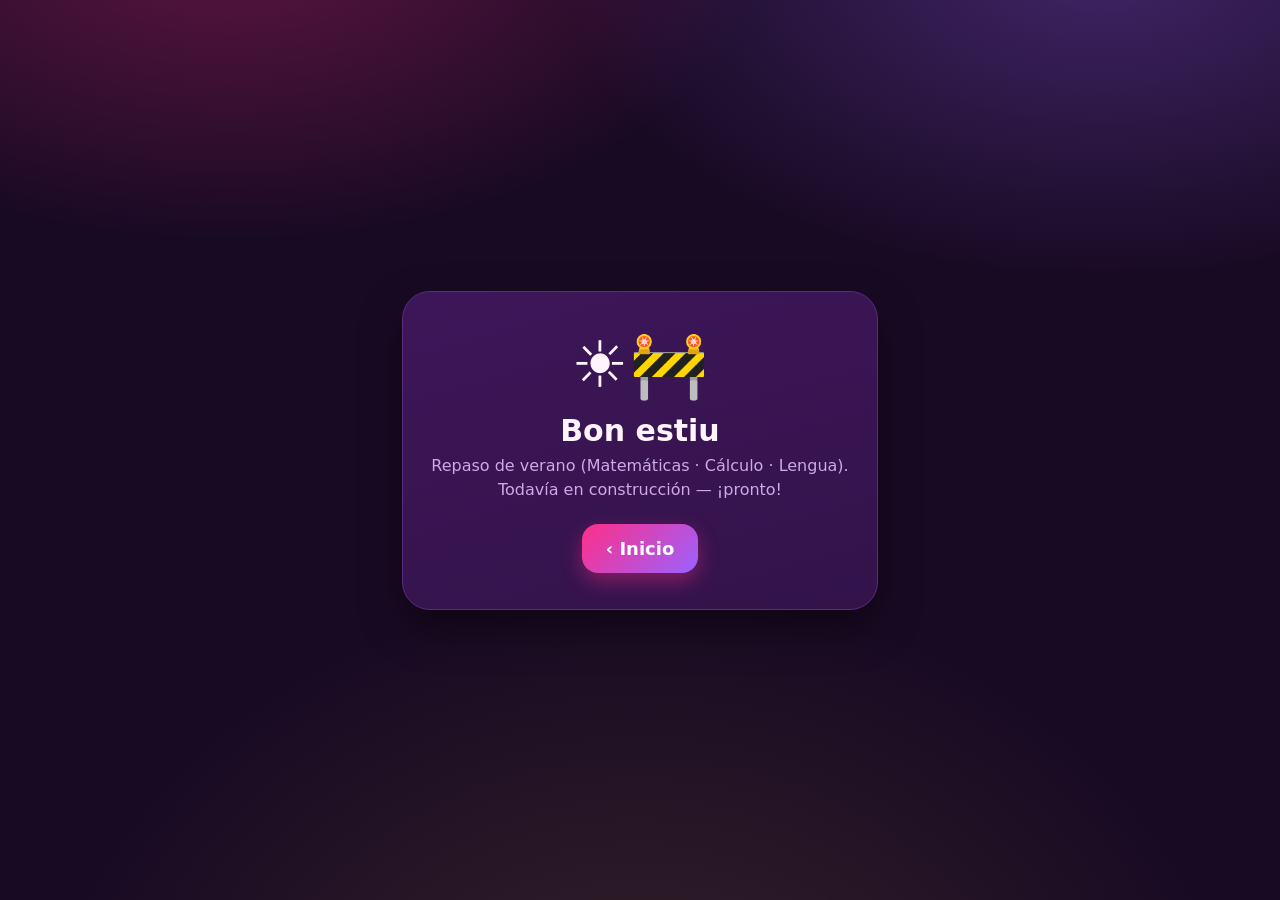
==== bon_estiu.html @ 66807459 "initial" ====
<!DOCTYPE html>
<html lang="es">
<head>
<meta charset="utf-8">
<meta name="viewport" content="width=device-width, initial-scale=1, maximum-scale=1, user-scalable=no">
<title>Bon estiu · Pronto</title>
<style>
  :root{
    --bg:#190a24; --card:#33134a; --card2:#3d1659; --accent:#ff2e88; --accent2:#9b62ff;
    --gold:#ffd23f; --ink:#fff4fb; --muted:#cda9e6; --line:#5a2b80;
    --display: ui-rounded, "SF Pro Rounded", "Hiragino Maru Gothic ProN", "Quicksand", system-ui, sans-serif;
    --body: ui-rounded, system-ui, -apple-system, "Segoe UI", Roboto, sans-serif;
  }
  *{box-sizing:border-box;-webkit-tap-highlight-color:transparent}
  html,body{margin:0;min-height:100%}
  body{background:
      radial-gradient(900px 520px at 18% -8%, rgba(255,46,136,.30), transparent 60%),
      radial-gradient(900px 520px at 86% -4%, rgba(155,98,255,.30), transparent 60%),
      radial-gradient(1100px 900px at 50% 120%, rgba(255,210,63,.12), transparent 55%),
      #190a24;
    color:var(--ink);font-family:var(--body);min-height:100vh;display:flex;align-items:center;justify-content:center;padding:24px}
  .box{max-width:520px;text-align:center;background:linear-gradient(165deg,var(--card2),var(--card));
    border:1px solid var(--line);border-radius:28px;padding:36px 28px;box-shadow:0 18px 44px rgba(0,0,0,.45)}
  .ic{font-size:64px}
  h1{font-family:var(--display);font-size:30px;margin:10px 0 6px}
  p{color:var(--muted);font-size:16px;line-height:1.5;margin:0 0 22px}
  a.btn{display:inline-block;font-family:var(--display);font-weight:800;font-size:18px;text-decoration:none;
    color:#fff;background:linear-gradient(135deg,var(--accent),var(--accent2));border-radius:16px;padding:14px 24px;
    box-shadow:0 8px 20px rgba(255,46,136,.4)}
</style>
</head>
<body>
  <div class="box">
    <div class="ic">☀️🚧</div>
    <h1>Bon estiu</h1>
    <p>Repaso de verano (Matemáticas · Cálculo · Lengua).<br>Todavía en construcción — ¡pronto!</p>
    <a class="btn" href="index.html">‹ Inicio</a>
  </div>
</body>
</html>
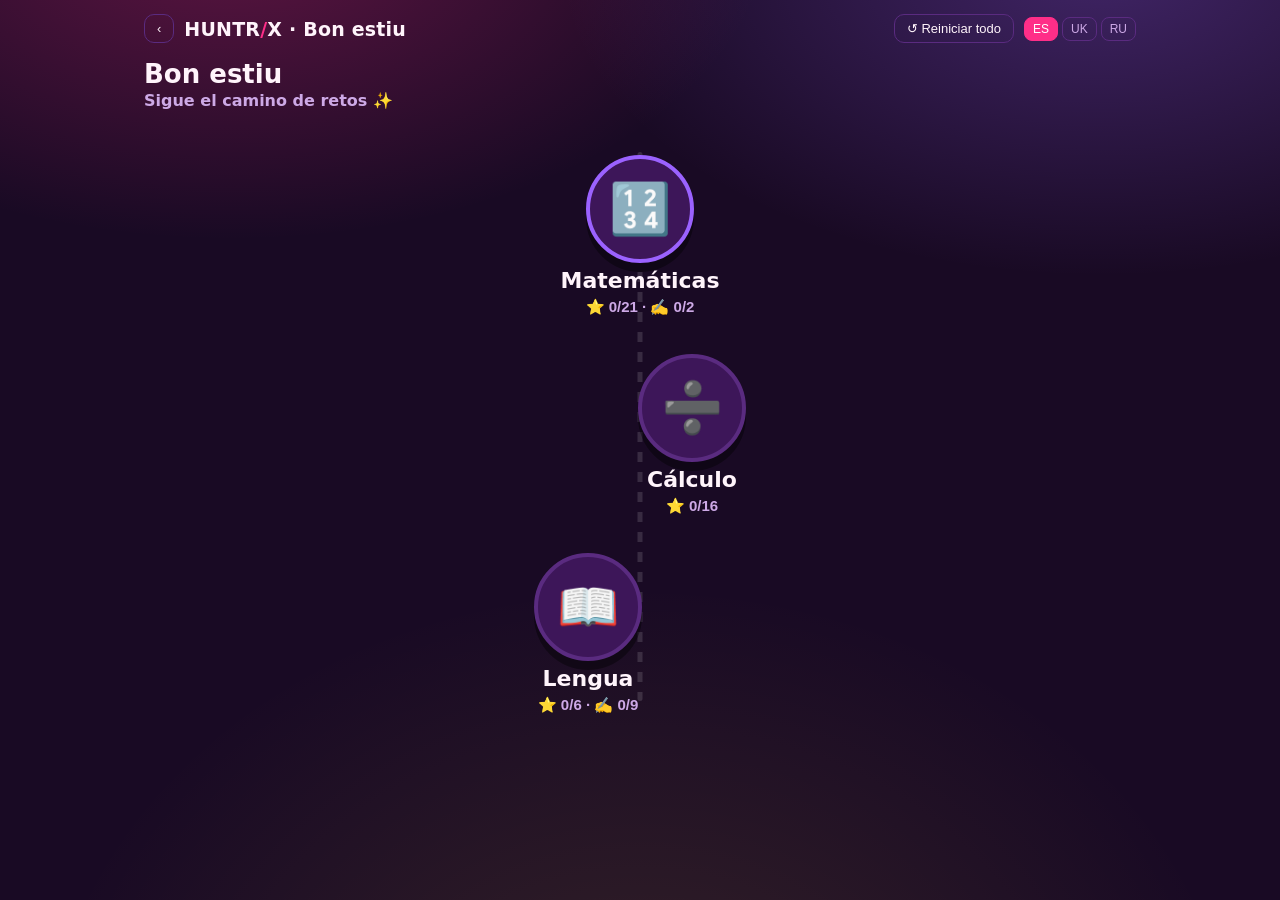
==== commit 290abb70: "initial" ====
--- a/bon_estiu.html
+++ b/bon_estiu.html
@@ -3,38 +3,1176 @@
 <head>
 <meta charset="utf-8">
 <meta name="viewport" content="width=device-width, initial-scale=1, maximum-scale=1, user-scalable=no">
-<title>Bon estiu · Pronto</title>
+<title>Bon estiu</title>
 <style>
   :root{
     --bg:#190a24; --card:#33134a; --card2:#3d1659; --accent:#ff2e88; --accent2:#9b62ff;
-    --gold:#ffd23f; --ink:#fff4fb; --muted:#cda9e6; --line:#5a2b80;
+    --gold:#ffd23f; --good:#34d97b; --bad:#ff4d6d; --ink:#fff4fb; --muted:#cda9e6; --line:#5a2b80;
     --display: ui-rounded, "SF Pro Rounded", "Hiragino Maru Gothic ProN", "Quicksand", system-ui, sans-serif;
     --body: ui-rounded, system-ui, -apple-system, "Segoe UI", Roboto, sans-serif;
   }
   *{box-sizing:border-box;-webkit-tap-highlight-color:transparent}
-  html,body{margin:0;min-height:100%}
-  body{background:
+  html,body{margin:0;height:100%;overflow-x:hidden;overscroll-behavior:none}
+  body{
+    background:
       radial-gradient(900px 520px at 18% -8%, rgba(255,46,136,.30), transparent 60%),
       radial-gradient(900px 520px at 86% -4%, rgba(155,98,255,.30), transparent 60%),
       radial-gradient(1100px 900px at 50% 120%, rgba(255,210,63,.12), transparent 55%),
       #190a24;
-    color:var(--ink);font-family:var(--body);min-height:100vh;display:flex;align-items:center;justify-content:center;padding:24px}
-  .box{max-width:520px;text-align:center;background:linear-gradient(165deg,var(--card2),var(--card));
-    border:1px solid var(--line);border-radius:28px;padding:36px 28px;box-shadow:0 18px 44px rgba(0,0,0,.45)}
-  .ic{font-size:64px}
-  h1{font-family:var(--display);font-size:30px;margin:10px 0 6px}
-  p{color:var(--muted);font-size:16px;line-height:1.5;margin:0 0 22px}
-  a.btn{display:inline-block;font-family:var(--display);font-weight:800;font-size:18px;text-decoration:none;
-    color:#fff;background:linear-gradient(135deg,var(--accent),var(--accent2));border-radius:16px;padding:14px 24px;
-    box-shadow:0 8px 20px rgba(255,46,136,.4)}
+    color:var(--ink);font-family:var(--body);font-weight:600;
+    -webkit-user-select:none;user-select:none;touch-action:manipulation;
+  }
+  .app{max-width:1024px;margin:0 auto;min-height:100%;padding:14px 16px 40px;display:flex;flex-direction:column}
+
+  .top{display:flex;align-items:center;gap:10px;margin-bottom:10px;flex-wrap:wrap}
+  .logo{font-family:var(--display);font-weight:800;font-size:19px;letter-spacing:.2px}.logo b{color:var(--accent)}
+  .badge{background:#00000033;border:1px solid var(--line);color:var(--muted);font-size:12px;padding:3px 9px;border-radius:999px}
+  .spacer{margin-left:auto}
+  .langs{display:flex;gap:4px}
+  .lang{background:transparent;border:1px solid var(--line);color:var(--muted);border-radius:8px;padding:4px 8px;font-size:12px;cursor:pointer}
+  .lang.on{background:var(--accent);color:#fff;border-color:var(--accent)}
+  .reportbtn{background:transparent;border:1px solid var(--line);color:var(--ink);border-radius:10px;padding:6px 12px;font-size:13px;cursor:pointer}
+
+  /* HOME */
+  .home-title{font-family:var(--display);font-size:26px;font-weight:800;margin:6px 0 2px}
+  .home-sub{color:var(--muted);font-size:14px;margin-bottom:12px}
+
+  /* MAPA de bloques (estilo Duolingo) */
+  .quest{position:relative;display:flex;flex-direction:column;align-items:center;padding:14px 0 28px}
+  .quest::before{content:'';position:absolute;top:30px;bottom:60px;left:50%;width:5px;transform:translateX(-50%);background:repeating-linear-gradient(180deg,#ffffff22 0 10px,transparent 10px 20px);border-radius:999px}
+  .qblock{position:relative;z-index:1;display:flex;flex-direction:column;align-items:center;gap:5px;background:none;border:none;cursor:pointer;margin:18px 0;color:var(--ink)}
+  .qb-coin{width:108px;height:108px;border-radius:50%;display:flex;align-items:center;justify-content:center;font-size:50px;border:4px solid var(--line);background:var(--card2);box-shadow:0 9px 0 rgba(0,0,0,.4);transition:transform .1s, box-shadow .1s}
+  .qblock:active .qb-coin{transform:translateY(4px);box-shadow:0 5px 0 rgba(0,0,0,.4)}
+  .qblock.perfect .qb-coin{background:linear-gradient(180deg,#5be39b,#26b56a);border-color:#7eedb3;box-shadow:0 9px 0 #0d7a45}
+  .qblock.completed .qb-coin{background:linear-gradient(180deg,#ffe488,#ffb02e);border-color:#ffd56b;box-shadow:0 9px 0 #b87600}
+  .qblock.current .qb-coin{border-color:var(--accent2);animation:qpulse 1.7s ease-in-out infinite}
+  @keyframes qpulse{0%,100%{box-shadow:0 9px 0 rgba(0,0,0,.4),0 0 0 0 rgba(155,98,255,.5)}50%{box-shadow:0 9px 0 rgba(0,0,0,.4),0 0 0 16px rgba(155,98,255,0)}}
+  @media (prefers-reduced-motion: reduce){ .qblock.current .qb-coin{animation:none;box-shadow:0 9px 0 rgba(0,0,0,.4),0 0 0 5px var(--accent2)} }
+  .qb-name{font-family:var(--display);font-weight:800;font-size:20px}
+  .qb-prog{font-size:13px;font-weight:800;color:var(--muted)}
+  .qstars.st-full{color:var(--good)}
+  .qstars.st-part{color:var(--gold)}
+  .qpaper{color:var(--muted)}
+
+  .progress{height:14px;background:#10061a;border:1px solid var(--line);border-radius:999px;overflow:hidden;margin:8px 0 16px;box-shadow:inset 0 1px 3px rgba(0,0,0,.5)}
+  .progress>i{display:block;height:100%;border-radius:999px;transition:width .35s cubic-bezier(.2,.9,.3,1.2);background:linear-gradient(90deg,var(--accent),var(--gold));box-shadow:0 0 14px rgba(255,210,63,.55)}
+
+  .ex{position:relative;background:linear-gradient(165deg,var(--card2),var(--card));border:1px solid var(--line);border-radius:28px;padding:20px 20px 24px;box-shadow:0 18px 44px rgba(0,0,0,.45), inset 0 1px 0 rgba(255,255,255,.06)}
+  .ex.celebrate{animation:pop .45s cubic-bezier(.2,.9,.3,1.3)}
+  .exhead{display:flex;align-items:flex-start;gap:14px;margin-bottom:4px}
+  .num{font-family:var(--display);background:linear-gradient(135deg,var(--accent),var(--accent2));color:#fff;font-weight:800;border-radius:16px;padding:8px 14px;font-size:20px;flex:none;box-shadow:0 6px 16px rgba(255,46,136,.35)}
+  .eyebrow{font-family:var(--display);font-size:13px;font-weight:800;text-transform:uppercase;letter-spacing:.4px;color:var(--accent2);margin-bottom:3px}
+  .title{font-family:var(--display);font-size:21px;line-height:1.3;font-weight:800;letter-spacing:-.2px}
+  .hint{color:var(--muted);font-size:15px;font-weight:600;margin:6px 0 16px}
+  .subcap{font-family:var(--display);color:var(--accent2);font-weight:800;font-size:14px;letter-spacing:.3px;margin:8px 0 6px}
+  .steptag{display:block;font-family:var(--display);font-weight:800;font-size:15px;color:#fff;
+    background:linear-gradient(135deg,var(--accent2),var(--accent));border-radius:12px;padding:9px 15px;margin:10px 0 8px;
+    box-shadow:0 6px 14px rgba(0,0,0,.3)}
+
+  /* PAPEL — hoja de cuaderno */
+  .paper{position:relative;margin:0 0 16px;padding:30px 18px 18px 56px;border-radius:8px 14px 14px 8px;color:#2a1838;
+    background:linear-gradient(90deg, transparent 44px, rgba(255,46,136,.45) 44px, rgba(255,46,136,.45) 46px, transparent 46px),repeating-linear-gradient(#fffdf4, #fffdf4 33px, #cfe3f5 34px),#fffdf4;
+    box-shadow:0 10px 24px rgba(0,0,0,.35), inset 0 0 0 1px rgba(0,0,0,.05)}
+  .pbadge{position:absolute;top:-12px;left:18px;background:var(--gold);color:#3a2a05;font-family:var(--display);font-weight:800;font-size:12px;text-transform:uppercase;letter-spacing:.4px;padding:5px 12px;border-radius:999px;box-shadow:0 4px 10px rgba(0,0,0,.25);transform:rotate(-2deg)}
+  .pnum{color:#c01563}
+  .pintro{font-family:var(--display);font-weight:800;font-size:19px;line-height:32px;margin-bottom:2px}
+  .pline{font-family:var(--display);font-weight:700;font-size:23px;line-height:34px}
+  .psub{font-family:var(--display);font-weight:800;font-size:16px;color:#c01563;line-height:34px;margin-top:4px}
+
+  /* campos numéricos */
+  .frow{display:flex;align-items:center;flex-wrap:wrap;gap:6px;font-size:25px;font-weight:800;margin:14px 0;justify-content:center}
+  .ftxt{white-space:pre}
+  input.nf{width:92px;height:60px;text-align:center;border:2px solid var(--line);border-radius:13px;background:#00000033;color:var(--ink);font-size:26px;font-weight:800;-webkit-user-select:text;user-select:text}
+  input.nf:focus{outline:none;border-color:var(--accent);background:#ff2e8818}
+  .numlist{width:fit-content;max-width:100%;margin:2px auto 0}
+  .numlist .frow{justify-content:flex-start;font-size:22px}
+
+  /* elegir / completar (pronombres, porque, tabla, caramelos) */
+  .fcrow{background:#00000026;border:1px solid var(--line);border-radius:14px;padding:10px 12px;margin:10px 0}
+  .fcq{font-size:20px;font-weight:800;margin-bottom:8px;line-height:1.5;display:flex;align-items:center;gap:8px;flex-wrap:wrap}
+  .fcq>.nf{margin-left:auto}
+  .fcopts{display:flex;gap:8px;flex-wrap:wrap}
+  .chbtn{min-width:58px;height:50px;border-radius:14px;font-size:20px;font-weight:800;border:2px solid var(--line);background:var(--card);color:var(--ink);cursor:pointer;padding:0 14px}
+  .chbtn.sel{border-color:var(--accent);background:#ff2e8822}
+
+  /* tocar el verbo */
+  .tvrow{background:#00000026;border:1px solid var(--line);border-radius:14px;padding:10px;margin:10px 0;display:flex;flex-wrap:wrap;gap:4px;justify-content:center}
+  .tword{border:2px solid transparent;background:#ffffff10;color:var(--ink);border-radius:10px;padding:8px 11px;font-size:21px;font-weight:700;cursor:pointer}
+  .tword.sel{border-color:var(--accent);background:#ff2e8822;color:var(--gold)}
+
+  /* compuestas / une */
+  .pairwrap{display:flex;gap:24px;justify-content:center;margin:8px 0}
+  .pcol2{display:flex;flex-direction:column;gap:10px}
+  .pchip{max-width:230px;border:2px solid var(--line);color:var(--ink);background:var(--card);border-radius:14px;padding:13px 15px;font-size:18px;font-weight:800;cursor:pointer;text-align:center}
+  .pchip.sel{border-color:var(--accent);background:#ff2e8822;transform:scale(1.03)}
+  .pchip.done{border-color:var(--good);background:#34d97b18;color:var(--good)}
+  .formed{display:flex;gap:10px;flex-wrap:wrap;justify-content:center;margin-top:14px;min-height:30px}
+  .fword{font-family:var(--display);font-weight:800;font-size:20px;color:var(--gold)}
+
+  /* ordenar — arrastrar */
+  .orow{display:flex;gap:10px;flex-wrap:nowrap;justify-content:center;align-items:center;margin:14px 0;overflow-x:auto;padding:6px 2px}
+  .ochip{flex:none;background:var(--card);border:2px solid var(--line);color:var(--ink);border-radius:16px;padding:14px 18px;font-size:23px;font-weight:800;cursor:grab;touch-action:none;transition:transform .12s, box-shadow .12s}
+  .ochip.dragging{opacity:.3;cursor:grabbing;border-style:dashed}
+  .dragghost{position:fixed;left:0;top:0;margin:0;pointer-events:none;z-index:9999;box-shadow:0 14px 30px rgba(0,0,0,.5);border-color:var(--accent)!important;cursor:grabbing}
+  .dropbar{flex:none;align-self:stretch;width:6px;min-height:54px;border-radius:999px;pointer-events:none;background:linear-gradient(180deg,var(--gold),var(--accent));box-shadow:0 0 14px var(--gold);animation:barpulse .7s ease-in-out infinite}
+  @keyframes barpulse{0%,100%{opacity:.55;transform:scaleY(.9)}50%{opacity:1;transform:scaleY(1)}}
+
+  /* bloques base-10 */
+  .blockrow{display:flex;gap:18px;justify-content:center;flex-wrap:wrap;align-items:flex-end;margin:8px 0}
+  .blockcard{background:#fffdf4;border:1px solid var(--line);border-radius:14px;padding:12px}
+  .blk-q{display:flex;align-items:center;gap:8px;justify-content:center;margin-top:10px;font-size:24px;font-weight:800;color:#231030}
+  .blk-q .nf{color:var(--ink)}
+
+  /* pesos / balanza */
+  .scaleset{display:flex;gap:16px;justify-content:center;flex-wrap:wrap;margin:8px 0}
+  .scalecard{background:#00000026;border:1px solid var(--line);border-radius:16px;padding:12px;min-width:200px}
+  .tray{display:flex;gap:8px;flex-wrap:wrap;justify-content:center;align-items:flex-end;min-height:64px;border-bottom:6px solid #7b5cff;border-radius:4px;padding:8px 6px}
+  .wpiece{position:relative;display:flex;align-items:center;justify-content:center;font-weight:800;border-radius:10px;color:#3a2a05;cursor:pointer}
+  .wpiece.kg{background:linear-gradient(180deg,#ffe488,#ffb02e);border:2px solid #ffd56b;min-width:66px;height:62px;font-size:19px}
+  .wpiece.half{background:linear-gradient(180deg,#c3b0ff,#7b3cff);border:2px solid #cdbcff;color:#fff;min-width:52px;height:50px;font-size:18px}
+  .wpiece.quarter{background:linear-gradient(180deg,#ff9ecb,#ff2e88);border:2px solid #ffb8da;color:#fff;min-width:40px;height:40px;font-size:15px}
+  .wpiece.added{box-shadow:0 0 0 3px var(--gold)}
+  .wpiece.crossed{opacity:.4}
+  .wpiece.crossed::after{content:'✕';position:absolute;inset:0;display:flex;align-items:center;justify-content:center;color:#ff2e88;font-size:30px;font-weight:900}
+  .kans{text-align:center;font-weight:800;margin-top:10px;font-size:19px}
+  .kans .nf{width:70px}
+  .fracbtns{display:inline-flex;gap:6px;vertical-align:middle}
+  .chbtn.frac{min-width:46px;height:46px;padding:0}
+  .sc-tot{text-align:center;font-weight:800;margin-top:8px;font-size:19px}
+  .palette{display:flex;gap:8px;justify-content:center;flex-wrap:wrap;margin:8px 0 2px}
+  .padd{border:2px solid var(--line);background:var(--card);color:var(--ink);border-radius:12px;padding:9px 13px;font-weight:800;font-size:18px;cursor:pointer}
+
+  /* dinero */
+  .moneycols{display:flex;flex-direction:column;gap:14px}
+  .mcard{background:#00000026;border:1px solid var(--line);border-radius:16px;padding:12px}
+  .mgoal{font-family:var(--display);font-weight:800;font-size:19px;color:var(--gold);text-align:center;margin-bottom:6px}
+  .moneyset,.wallet{display:flex;gap:8px;flex-wrap:wrap;justify-content:center}
+  .wallet{min-height:54px;border:1px dashed var(--line);border-radius:14px;padding:10px;margin:4px 0}
+  .mtok{background:none;border:none;padding:2px;cursor:pointer;display:inline-flex;align-items:center}
+  .m-coin{width:46px;height:46px}
+  .m-bill{width:82px;height:41px;border-radius:4px;box-shadow:0 1px 3px rgba(0,0,0,.4)}
+  .mtok.mini .m-coin{width:40px;height:40px}
+  .mtok.mini .m-bill{width:66px;height:33px}
+
+  /* polígonos */
+  .polyel{background:#00000026;border:1px solid var(--line);border-radius:14px;padding:12px 14px;font-size:19px;font-weight:800;line-height:2.4;margin:10px 0}
+  .polyrow{display:flex;gap:14px;align-items:center;flex-wrap:wrap;justify-content:center;background:#00000026;border:1px solid var(--line);border-radius:16px;padding:12px;margin:10px 0}
+  .polysent{flex:1;min-width:240px;font-size:18px;font-weight:800;line-height:2.6}
+  .pick{display:inline-flex;gap:4px;vertical-align:middle}
+  .chbtn.sm{height:40px;min-width:auto;padding:0 11px;font-size:16px}
+  .polyrow .nf,.polysent .nf{width:48px;height:44px;font-size:21px;vertical-align:middle}
+
+  /* tabla */
+  table.fp{border-collapse:collapse;margin:8px auto 14px;font-size:18px}
+  table.fp th,table.fp td{border:1px solid var(--line);padding:8px 14px;text-align:center}
+  table.fp th{color:var(--accent2);background:#00000033}
+  .fcq .nf{width:84px;height:50px;font-size:24px;vertical-align:middle}
+
+  /* relojes (diseño repassem) */
+  .clockpair{display:flex;align-items:flex-start;justify-content:center;gap:12px;flex-wrap:wrap;margin:14px 0;padding:12px;background:#00000026;border:1px solid var(--line);border-radius:16px}
+  .clockcell{text-align:center}
+  .clk-cap{font-size:13px;font-weight:700;color:var(--muted);margin-bottom:4px}
+  .clk-pass{align-self:center;display:flex;flex-direction:column;align-items:center;gap:3px;text-align:center;max-width:160px;
+    font-family:var(--display);font-weight:800;font-size:16px;color:#fff;background:linear-gradient(135deg,var(--accent2),var(--accent));
+    border-radius:16px;padding:12px 14px;box-shadow:0 6px 16px rgba(0,0,0,.35)}
+  .clk-pass .cp-ic{font-size:26px;line-height:1}
+  .clk-pass .cp-sub{font-size:12px;font-weight:700;opacity:.9}
+  .clockcell.set{outline:2px dashed var(--accent2);outline-offset:6px;border-radius:14px}
+  svg.clk{touch-action:none}
+  svg.clk.live{cursor:grab}
+  .cface{fill:#241433;stroke:#3d2456;stroke-width:4}
+  .hh{stroke:#ffd24d;stroke-width:11;stroke-linecap:round} .mh{stroke:#ff2e88;stroke-width:5;stroke-linecap:round}
+  .cpin{fill:#fff} .ctick{stroke:#7b5cff;stroke-width:2}
+  .cnum{fill:var(--ink);font-family:var(--display);font-weight:800;font-size:16px;text-anchor:middle;dominant-baseline:central}
+  .wordans{margin-top:8px;font-weight:800;font-size:16px;display:flex;align-items:center;gap:6px;justify-content:center;flex-wrap:wrap}
+  .wordans .nf{width:58px;height:46px;font-size:22px}
+  .phrasebtns{display:flex;gap:5px;flex-wrap:wrap;justify-content:center}
+  .chbtn.ph{height:42px;min-width:auto;padding:0 11px;font-size:15px}
+
+  /* canicas (probabilidad) */
+  .bags{display:flex;gap:16px;justify-content:center;flex-wrap:wrap}
+  .bag{background:#00000026;border:2px solid var(--line);border-radius:16px;padding:14px;min-width:150px;text-align:center}
+  .bagname{font-family:var(--display);font-weight:800;color:var(--accent2);margin-bottom:10px;font-size:18px}
+  .marbles{display:flex;gap:8px;justify-content:center;flex-wrap:wrap}
+  .marble{width:42px;height:42px;border-radius:50%;border:2px solid #9a86b8;background:#efeaf6}
+  .marble.blue{background:radial-gradient(circle at 35% 30%,#7fb3ff,#2563eb);border-color:#1e40af}
+  .marble.red{background:radial-gradient(circle at 35% 30%,#ff9a9a,#e23b3b);border-color:#a01818}
+  .marble.slot{background:#1a0d28;border-style:dashed;opacity:.5}
+  .marble[data-mi]{cursor:pointer}
+  .marblepool{display:flex;gap:22px;justify-content:center;margin:6px 0 14px}
+  .msrc{display:flex;flex-direction:column;align-items:center;gap:4px;cursor:grab;touch-action:none}
+  .msrc .marble{touch-action:none}
+  .msrc-l{font-weight:800;font-size:14px;color:var(--muted)}
+  .bagcount{margin-top:8px;font-weight:800;color:var(--muted)}
+  .bag.drop{border-color:var(--accent);background:#ff2e8818}
+
+  /* pelotas a la derecha */
+  .scenes{display:flex;gap:18px;justify-content:center;flex-wrap:wrap}
+  .scene{display:flex;align-items:center;gap:14px;background:#fffdf4;border:1px solid var(--line);border-radius:16px;padding:14px}
+  .ball{border:none;background:none;cursor:pointer;padding:0}
+  .ball.on svg>circle:first-of-type{fill:var(--accent)}
+
+  /* caramelos */
+  .candies{display:flex;gap:8px;flex-wrap:wrap;justify-content:center;max-width:520px;margin:6px auto}
+  .bagsrow{display:flex;gap:24px;justify-content:center;font-size:54px;margin:10px 0}
+
+  .wrong{animation:shake .5s ease;border-color:var(--bad)!important;box-shadow:0 0 0 4px rgba(255,77,109,.5)!important}
+  @keyframes shake{0%,100%{transform:translateX(0)}15%,55%{transform:translateX(-7px)}35%,75%{transform:translateX(7px)}}
+  @keyframes pop{0%{transform:scale(1)}40%{transform:scale(1.035)}100%{transform:scale(1)}}
+  @media (prefers-reduced-motion: reduce){ .wrong{animation:none} .ex.celebrate{animation:none} .progress>i{transition:none} .dropbar{animation:none} }
+
+  .fb{min-height:32px;text-align:center;font-family:var(--display);font-size:21px;font-weight:800;margin:16px 0 4px}
+  .fb.ok{color:var(--gold)} .fb.bad{color:var(--bad)}
+
+  .nav{display:flex;gap:10px;align-items:center;justify-content:space-between;margin-top:12px}
+  .btn{font-family:var(--display);border:none;border-radius:18px;padding:15px 22px;font-size:18px;font-weight:800;cursor:pointer;transition:transform .08s}
+  .btn:active{transform:translateY(2px)} .btn:disabled{opacity:.3}
+  .btn.ghost{background:#ffffff12;color:var(--ink);border:1px solid var(--line)}
+  .btn.primary{background:linear-gradient(135deg,var(--accent),var(--accent2));color:#fff;box-shadow:0 8px 20px rgba(255,46,136,.4)}
+  .btn.check{background:linear-gradient(135deg,var(--gold),#ffb02e);color:#3a2a05;box-shadow:0 8px 18px rgba(255,178,46,.35)}
+
+  .summary{font-family:var(--display);font-size:18px;font-weight:700;text-align:center;margin:6px 0 14px;line-height:1.6}
+  .summary b{color:var(--gold);font-size:26px}
+  .repsec{font-family:var(--display);margin:16px 0 6px;font-weight:800;color:var(--accent2);text-transform:uppercase;font-size:13px;letter-spacing:.3px}
+  ul.report{list-style:none;margin:0;padding:0;display:flex;flex-direction:column;gap:8px}
+  ul.report li{display:flex;align-items:center;gap:10px;background:#00000026;border:1px solid var(--line);border-radius:12px;padding:12px 14px;font-size:16px}
+  ul.report .rn{font-weight:800;color:var(--accent);width:38px;flex:none}
+  ul.report .rs{margin-left:auto;font-size:18px;flex:none;padding-left:8px}
+  ul.report li.prow{align-items:flex-start}
+  .pcol{flex:1;min-width:0} .pprompt{font-weight:700;font-size:18px}
+  .pkey{margin-top:6px;font-size:18px;font-weight:700;color:var(--good);background:#34d97b1f;border:1px solid #34d97b55;border-radius:10px;padding:9px 12px;line-height:1.65}
+  .pkey b{color:var(--ink);font-weight:800}
+  .ptoggle{margin-left:auto;display:flex;gap:6px;flex:none}
+  .ptbtn{border:1px solid var(--line);background:#00000033;color:var(--muted);border-radius:10px;padding:6px 12px;font-size:16px;cursor:pointer}
+  .ptbtn.ok{border-color:var(--good);color:var(--good);background:#34d97b18}
+  .ptbtn.no{border-color:var(--bad);color:var(--bad);background:#ff4d6d18}
+  .modal-overlay{position:fixed;inset:0;z-index:9998;background:rgba(10,4,16,.72);backdrop-filter:blur(4px);
+    display:flex;align-items:center;justify-content:center;padding:20px;animation:fadein .2s ease}
+  @keyframes fadein{from{opacity:0}to{opacity:1}}
+  .modal{width:min(94vw,620px);max-height:92vh;overflow-y:auto;text-align:center;background:linear-gradient(165deg,var(--card2),var(--card));
+    border:1px solid var(--line);border-radius:26px;padding:clamp(22px,3.5vw,36px) clamp(20px,3.2vw,32px);box-shadow:0 24px 60px rgba(0,0,0,.6)}
+  .mh-ic{font-size:clamp(52px,9vw,72px);line-height:1}
+  .modal h2{font-family:var(--display);font-size:clamp(23px,3.6vw,32px);margin:12px 0 8px;line-height:1.2}
+  .modal p{color:var(--muted);font-size:clamp(15px,2.6vw,20px);line-height:1.5;margin:0 0 16px}
+  .mh-eg{font-family:var(--display);font-weight:800;font-size:clamp(14px,2.2vw,17px);color:var(--accent2);text-transform:uppercase;letter-spacing:.3px;margin-bottom:8px}
+  .he-box{text-align:left;color:#231030;border-radius:10px;padding:14px 16px 14px 46px;
+    background:linear-gradient(90deg, transparent 32px, rgba(255,46,136,.4) 32px, rgba(255,46,136,.4) 34px, transparent 34px),repeating-linear-gradient(#fffdf4,#fffdf4 33px,#cfe3f5 34px),#fffdf4}
+  .he-line{font-family:var(--display);font-weight:700;font-size:clamp(20px,3.4vw,26px);line-height:34px}
+  .mh-check{display:flex;align-items:center;justify-content:center;gap:9px;margin-top:18px;color:var(--muted);font-size:clamp(14px,2.4vw,17px);font-weight:700;cursor:pointer}
+  .mh-check input{width:22px;height:22px;accent-color:var(--accent)}
+  .draft-eg{display:inline-block;white-space:pre;text-align:left;font-family:ui-monospace,SFMono-Regular,Menlo,Consolas,monospace;
+    font-weight:700;font-size:clamp(20px,3.6vw,28px);line-height:1.4;color:#231030;background:#fffdf4;border:2px dashed var(--accent2);border-radius:12px;padding:14px 22px}
+  .dh-only{color:var(--good);font-weight:800;font-family:var(--display);font-size:clamp(15px,2.6vw,19px);margin:14px 0 0}
+
+  /* === legibilidad: texto adaptable a la pantalla === */
+  .home-title{font-size:clamp(28px,3vw+14px,40px)}
+  .home-sub{font-size:16px}
+  .title{font-size:clamp(24px,2vw+16px,32px)}
+  .title.big{font-size:clamp(25px,2.4vw+16px,36px)}
+  .hint{font-size:clamp(16px,1vw+12px,20px)}
+  .num{font-size:22px}
+  .eyebrow{font-size:14px}
+  .subcap{font-size:15px}
+  .steptag{font-size:16px}
+  .pintro{font-size:clamp(20px,2.4vw+14px,28px)}
+  .pline{font-size:clamp(23px,2vw+14px,28px)}
+  .psub{font-size:18px}
+  .frow{font-size:clamp(26px,2vw+16px,32px)}
+  .numlist .frow{font-size:24px}
+  input.nf{font-size:30px;height:66px;width:104px}
+  .ochip{font-size:clamp(24px,2vw+14px,30px)}
+  .chbtn{font-size:22px;height:54px}
+  .fcq{font-size:clamp(19px,1.4vw+13px,23px)}
+  .tword{font-size:clamp(20px,1.4vw+13px,24px)}
+  .pchip{font-size:19px}
+  .qb-name{font-size:22px} .qb-prog{font-size:15px}
+  .btn{font-size:20px}
+  ul.report li{font-size:17px} .pprompt{font-size:19px} .pkey{font-size:19px}
+  @media (max-width:600px){
+    input.nf{width:84px;height:60px;font-size:26px}
+    .polyrow .nf{width:46px}
+    .blk-q .nf,.fcq .nf,.clocks .nf{width:72px}
+  }
+  #homeview{min-height:80vh}
+  .tap-ripple{position:fixed;width:54px;height:54px;margin:-27px 0 0 -27px;border-radius:50%;pointer-events:none;z-index:9999;
+    background:radial-gradient(circle,rgba(255,46,136,.55),transparent 70%);animation:rippleA .45s ease-out forwards}
+  @keyframes rippleA{from{transform:scale(.3);opacity:.95}to{transform:scale(1.7);opacity:0}}
+  .dbgtoast{position:fixed;left:50%;bottom:26px;transform:translateX(-50%);z-index:10000;font-family:var(--display);font-weight:800;
+    background:rgba(0,0,0,.8);color:#fff;border:1px solid var(--line);border-radius:999px;padding:10px 18px;box-shadow:0 8px 20px rgba(0,0,0,.5)}
+  .hidden{display:none!important}
 </style>
 </head>
 <body>
-  <div class="box">
-    <div class="ic">☀️🚧</div>
-    <h1>Bon estiu</h1>
-    <p>Repaso de verano (Matemáticas · Cálculo · Lengua).<br>Todavía en construcción — ¡pronto!</p>
-    <a class="btn" href="index.html">‹ Inicio</a>
+<!-- monedas y billetes HUNTR/X -->
+  <svg width="0" height="0" style="position:absolute" aria-hidden="true">
+    <defs>
+      <!-- 1 цент -->
+      <symbol id="c1" viewBox="0 0 60 60">
+        <circle cx="30" cy="30" r="27" fill="#c97a3d" stroke="#7a3f12" stroke-width="2"/>
+        <circle cx="30" cy="30" r="22" fill="#e09a5f" stroke="#7a3f12" stroke-width="1"/>
+        <text x="30" y="38" text-anchor="middle" font-size="20" font-weight="bold" fill="#3a1a05">1</text>
+      </symbol>
+      <!-- 2 центи -->
+      <symbol id="c2" viewBox="0 0 60 60">
+        <circle cx="30" cy="30" r="28" fill="#b8682f" stroke="#5a2a08" stroke-width="2"/>
+        <circle cx="30" cy="30" r="23" fill="#d88c4f" stroke="#5a2a08" stroke-width="1"/>
+        <text x="30" y="38" text-anchor="middle" font-size="20" font-weight="bold" fill="#2a1004">2</text>
+      </symbol>
+      <!-- 5 центів -->
+      <symbol id="c5" viewBox="0 0 60 60">
+        <circle cx="30" cy="30" r="29" fill="#a85a26" stroke="#4a2008" stroke-width="2"/>
+        <circle cx="30" cy="30" r="24" fill="#c87c44" stroke="#4a2008" stroke-width="1"/>
+        <text x="30" y="38" text-anchor="middle" font-size="20" font-weight="bold" fill="#2a1004">5</text>
+      </symbol>
+      <!-- 10 центів -->
+      <symbol id="c10" viewBox="0 0 60 60">
+        <circle cx="30" cy="30" r="26" fill="#e6c44a" stroke="#7a5a10" stroke-width="2"/>
+        <circle cx="30" cy="30" r="21" fill="#f2d97a" stroke="#7a5a10" stroke-width="1"/>
+        <text x="30" y="38" text-anchor="middle" font-size="18" font-weight="bold" fill="#3a2a05">10</text>
+      </symbol>
+      <!-- 20 центів -->
+      <symbol id="c20" viewBox="0 0 60 60">
+        <circle cx="30" cy="30" r="27.5" fill="#d4b13a" stroke="#6a4a08" stroke-width="2"/>
+        <circle cx="30" cy="30" r="22.5" fill="#ecd070" stroke="#6a4a08" stroke-width="1"/>
+        <text x="30" y="38" text-anchor="middle" font-size="18" font-weight="bold" fill="#3a2a05">20</text>
+      </symbol>
+      <!-- 50 центів -->
+      <symbol id="c50" viewBox="0 0 60 60">
+        <circle cx="30" cy="30" r="29" fill="#c9a02a" stroke="#5a3a05" stroke-width="2"/>
+        <circle cx="30" cy="30" r="24" fill="#e6c45a" stroke="#5a3a05" stroke-width="1"/>
+        <text x="30" y="38" text-anchor="middle" font-size="18" font-weight="bold" fill="#3a2a05">50</text>
+      </symbol>
+      <!-- 1 євро -->
+      <symbol id="e1" viewBox="0 0 60 60">
+        <circle cx="30" cy="30" r="28" fill="#d4b878" stroke="#4a3a10" stroke-width="2"/>
+        <circle cx="30" cy="30" r="20" fill="#b8b8b8" stroke="#4a3a10" stroke-width="1"/>
+        <text x="30" y="36" text-anchor="middle" font-size="14" font-weight="bold" fill="#1a1a1a">1 €</text>
+      </symbol>
+      <!-- 2 євро -->
+      <symbol id="e2" viewBox="0 0 60 60">
+        <circle cx="30" cy="30" r="29" fill="#b8b8b8" stroke="#1a1a1a" stroke-width="2"/>
+        <circle cx="30" cy="30" r="20" fill="#d4b878" stroke="#1a1a1a" stroke-width="1"/>
+        <text x="30" y="36" text-anchor="middle" font-size="14" font-weight="bold" fill="#1a1a1a">2 €</text>
+      </symbol>
+
+      <!-- Реальні зображення банкнот серії Europa (Wikimedia Commons, ЄЦБ).
+           Кольоровий rect під image — fallback на випадок недоступності CDN. -->
+      <!-- Банкнота 5 євро -->
+      <symbol id="n5" viewBox="0 0 120 60" preserveAspectRatio="xMidYMid slice">
+        <rect x="0" y="0" width="120" height="60" rx="4" fill="#9ab8a8"/>
+        <image href="[data-uri]"
+               x="0" y="0" width="120" height="60" preserveAspectRatio="xMidYMid slice"/>
+      </symbol>
+      <!-- Банкнота 10 євро -->
+      <symbol id="n10" viewBox="0 0 120 60" preserveAspectRatio="xMidYMid slice">
+        <rect x="0" y="0" width="120" height="60" rx="4" fill="#d68a8a"/>
+        <image href="[data-uri]"
+               x="0" y="0" width="120" height="60" preserveAspectRatio="xMidYMid slice"/>
+      </symbol>
+      <!-- Банкнота 20 євро -->
+      <symbol id="n20" viewBox="0 0 120 60" preserveAspectRatio="xMidYMid slice">
+        <rect x="0" y="0" width="120" height="60" rx="4" fill="#7aa8d4"/>
+        <image href="[data-uri]"
+               x="0" y="0" width="120" height="60" preserveAspectRatio="xMidYMid slice"/>
+      </symbol>
+      <!-- Банкнота 50 євро -->
+      <symbol id="n50" viewBox="0 0 120 60" preserveAspectRatio="xMidYMid slice">
+        <rect x="0" y="0" width="120" height="60" rx="4" fill="#e8a868"/>
+        <image href="[data-uri]"
+               x="0" y="0" width="120" height="60" preserveAspectRatio="xMidYMid slice"/>
+      </symbol>
+      <!-- Банкнота 100 євро -->
+      <symbol id="n100" viewBox="0 0 120 60" preserveAspectRatio="xMidYMid slice">
+        <rect x="0" y="0" width="120" height="60" rx="4" fill="#9ad08a"/>
+        <image href="[data-uri]"
+               x="0" y="0" width="120" height="60" preserveAspectRatio="xMidYMid slice"/>
+      </symbol>
+    </defs>
+  </svg>
+<div class="app">
+  <div class="top">
+    <button class="reportbtn" id="backbtn" title="Atrás">‹</button>
+    <div class="logo">HUNTR<b>/</b>X · Bon estiu</div>
+    <span class="badge" id="blockname"></span>
+    <span class="spacer"></span>
+    <button class="reportbtn hidden" id="restartbtn">↺ <span data-ui="restart">Reiniciar</span></button>
+    <div class="langs"><button class="lang" data-lang="es">ES</button><button class="lang" data-lang="uk">UK</button><button class="lang" data-lang="ru">RU</button></div>
   </div>
+
+  <section id="homeview">
+    <div class="home-title">Bon estiu</div>
+    <div class="home-sub" data-ui="pickBlock"></div>
+    <div class="quest" id="quest"></div>
+  </section>
+
+  <section id="exview" class="hidden">
+    <div class="progress"><i id="bar"></i></div>
+    <div class="ex">
+      <div class="exhead"><span class="num" id="exn">1</span><div class="exmeta"><div class="eyebrow" id="exblk"></div><div class="title" id="extitle"></div></div></div>
+      <div class="hint" id="exhint"></div>
+      <div class="steptag hidden" id="step1"></div>
+      <div class="paper hidden" id="paper">
+        <div class="pbadge">✍️ <span data-ui="paperBadge"></span> · <span class="pnum" id="ppnum"></span></div>
+        <div class="ptext" id="pptext"></div>
+      </div>
+      <div class="steptag hidden" id="step2"></div>
+      <div id="stage"></div>
+      <div class="fb" id="fb"></div>
+      <div class="nav">
+        <button class="btn ghost" id="prev">‹</button>
+        <button class="btn ghost hidden" id="skipbtn" title="Saltar (vista previa)">⏭</button>
+        <button class="btn check" id="next" style="flex:1;margin-left:10px">›</button>
+      </div>
+    </div>
+  </section>
+
+  <section id="repview" class="hidden">
+    <div class="ex">
+      <div class="exhead"><span class="num">📊</span><div class="title"><span id="reptitle"></span></div></div>
+      <div class="summary" id="repsum"></div>
+      <div class="repsec hidden" id="secAutoH" data-ui="secAuto"></div>
+      <ul class="report" id="replistAuto"></ul>
+      <div class="repsec hidden" id="secPaperH" data-ui="secPaper"></div>
+      <ul class="report" id="replistPaper"></ul>
+      <div class="nav">
+        <button class="btn ghost" id="reset" data-ui="reset"></button>
+        <button class="btn primary" id="backhome" data-ui="finish" style="flex:1;margin-left:10px"></button>
+      </div>
+    </div>
+  </section>
+
+  <div class="modal-overlay hidden" id="paperHint">
+    <div class="modal">
+      <div class="mh-ic">✍️📔</div>
+      <h2 data-ui="ph_title"></h2>
+      <p data-ui="ph_body"></p>
+      <div class="mh-eg" data-ui="ph_eg"></div>
+      <div class="he-box">
+        <div class="he-line"><b>1)</b> 12 → doce</div>
+        <div class="he-line">345 → trescientos…</div>
+        <div class="he-line">603 → seiscientos tres …</div>
+      </div>
+      <label class="mh-check"><input type="checkbox" id="phDont" checked> <span data-ui="ph_dont"></span></label>
+      <button class="btn primary" id="phOk" data-ui="ph_ok" style="width:100%;margin-top:14px"></button>
+    </div>
+  </div>
+
+  <div class="modal-overlay hidden" id="draftHint">
+    <div class="modal">
+      <div class="mh-ic">🧮✏️</div>
+      <h2 data-ui="dh_title"></h2>
+      <p data-ui="dh_body"></p>
+      <div class="mh-eg" data-ui="dh_eg"></div>
+      <div class="draft-eg">  407
++ 258
+─────
+  665</div>
+      <p class="dh-only" data-ui="dh_only"></p>
+      <label class="mh-check"><input type="checkbox" id="dhDont" checked> <span data-ui="ph_dont"></span></label>
+      <button class="btn primary" id="dhOk" data-ui="ph_ok" style="width:100%;margin-top:14px"></button>
+    </div>
+  </div>
+</div>
+
+<script>
+const UI = {
+  es:{ restart:'Reiniciar todo', restartConfirm:'¿Empezar este bloque de nuevo? Se borrará su progreso.', resetAllConfirm:'¿Borrar el progreso de los 3 bloques?',
+       good:'¡Muy bien! 🎉', bad:'Casi... mira lo marcado e inténtalo otra vez',
+       firstline:'a la primera, sin errores', reset:'↻ Repetir bloque', finish:'✓ ¡Listo!', solved:'¡Resuelto! ✓',
+       paperBadge:'En el cuaderno', secAuto:'Comprobado en la tablet', secPaper:'Revisar en el cuaderno (a mano)',
+       porrevisar:'por revisar', answerKey:'Respuesta correcta', pickBlock:'Sigue el camino de retos ✨',
+       hint_num:'Escribe los números con el teclado',
+       hint_order:'Arrastra para ordenar', hint_pairs:'Toca una parte y luego la otra',
+       hint_choose:'Toca la opción correcta', hint_paper:'Escríbelo a mano en tu cuaderno',
+       hint_problem:'Resuelve y escribe el resultado (R =)', hint_calc:'Calcula y escribe el resultado (puedes usar el cuaderno)',
+       hint_blocks:'Mira los bloques y escribe el número', hint_kilos:'Suma los pesos y escribe los kilos (usa coma: 3,5)',
+       comprobar:'Comprobar', siguiente:'Siguiente ›', hint_clock8:'Lee el 1er reloj y escribe la hora; en el 2º mueve las agujas',
+       hint_make4:'Añade pesas o tacha (toca) las que sobran para tener 4 kg', hint_marbles:'Arrastra 4 canicas (azul / roja) a cada bolsa', hint_money:'Toca monedas y billetes hasta tener el dinero pedido',
+       hint_count:'Cuenta el dinero y escríbelo (€ y céntimos)', hint_polygons:'Elige el nombre y escribe sus elementos',
+       hint_table:'Mira la tabla y responde', hint_graph:'Mira el gráfico y responde',
+       hint_marbles:'Pinta de azul las canicas para que se cumpla', hint_balls:'Toca la pelota que está a la derecha de la niña',
+       hint_clockread:'Mira el reloj y escribe la hora', hint_tapverb:'Toca el verbo de cada frase', hint_caramelos:'Reparte los caramelos y responde',
+       step1:'①  Primero — en el cuaderno', step2:'②  Después — en la tablet',
+       ph_title:'✍️ Necesitarás cuaderno y lápiz', ph_body:'Algunos ejercicios de este bloque se escriben a mano en el cuaderno, no en la tablet.', ph_eg:'Escribe el número del ejercicio y resuélvelo así:', ph_dont:'No volver a mostrar', ph_ok:'¡Entendido!',
+       dh_title:'🧮 Usa un papel para las cuentas', dh_body:'Las cuentas grandes (en columna) hazlas en un papel o borrador aparte.', dh_eg:'Por ejemplo:', dh_only:'Aquí escribe solo el resultado ✏️',
+       st_first:'✅ a la primera', st_retry:'🟡 con intentos', st_pending:'⚪ sin terminar' },
+  uk:{ restart:'Скинути все', restartConfirm:'Почати цей блок спочатку? Прогрес буде стерто.', resetAllConfirm:'Стерти прогрес усіх 3 блоків?',
+       good:'Молодець! 🎉', bad:'Майже... подивись, що підсвічено, і спробуй ще',
+       firstline:'з першого разу, без помилок', reset:'↻ Повторити блок', finish:'✓ Готово!', solved:'Виконано! ✓',
+       paperBadge:'У зошиті', secAuto:'Перевірено на планшеті', secPaper:'Перевірити в зошиті (від руки)',
+       porrevisar:'на перевірку', answerKey:'Правильна відповідь', pickBlock:'Іди шляхом завдань ✨',
+       hint_num:'Набери числа на клавіатурі',
+       hint_order:'Перетягни, щоб упорядкувати', hint_pairs:'Торкнись однієї частини, потім іншої',
+       hint_choose:'Торкнись правильного варіанта', hint_paper:'Напиши від руки у зошиті',
+       hint_problem:'Розв’яжи і напиши результат (R =)', hint_calc:'Обчисли і напиши результат (можна в зошиті)',
+       hint_blocks:'Подивись на блоки і напиши число', hint_kilos:'Додай ваги і напиши кілограми (з комою: 3,5)',
+       comprobar:'Перевірити', siguiente:'Далі ›', hint_clock8:'Прочитай 1-й годинник і напиши час; на 2-му пересунь стрілки',
+       hint_make4:'Додай гирі або закресли (торкнись) зайві, щоб вийшло 4 кг', hint_marbles:'Перетягни 4 кульки (синю / червону) у кожну торбинку', hint_money:'Торкайся монет і купюр, доки не набереш потрібну суму',
+       hint_count:'Полічи гроші і запиши (€ і центи)', hint_polygons:'Обери назву і напиши елементи',
+       hint_table:'Подивись на таблицю і відповідай', hint_graph:'Подивись на графік і відповідай',
+       hint_marbles:'Розфарбуй кульки синім, щоб умова справдилась', hint_balls:'Торкнись м’яча праворуч від дівчинки',
+       hint_clockread:'Подивись на годинник і напиши час', hint_tapverb:'Торкнись дієслова в кожному реченні', hint_caramelos:'Розклади цукерки і відповідай',
+       step1:'①  Спочатку — у зошиті', step2:'②  Потім — на планшеті',
+       ph_title:'✍️ Знадобляться зошит і ручка', ph_body:'Деякі завдання цього блоку виконуються від руки в зошиті, а не на планшеті.', ph_eg:'Запиши номер завдання і виконай його за зразком:', ph_dont:'Більше не показувати', ph_ok:'Зрозуміло!',
+       dh_title:'🧮 Використовуй чернетку', dh_body:'Великі приклади рахуй стовпчиком на чернетці (на окремому аркуші).', dh_eg:'Наприклад:', dh_only:'Сюди впиши лише відповідь ✏️',
+       st_first:'✅ з першого разу', st_retry:'🟡 зі спробами', st_pending:'⚪ не завершено' },
+  ru:{ restart:'Сбросить прогресс', restartConfirm:'Начать этот блок сначала? Прогресс будет удалён.', resetAllConfirm:'Стереть прогресс всех 3 блоков?',
+       good:'Молодец! 🎉', bad:'Почти... посмотри, что подсвечено, и попробуй ещё',
+       firstline:'с первого раза, без ошибок', reset:'↻ Повторить блок', finish:'✓ Готово!', solved:'Готово! ✓',
+       paperBadge:'В тетради', secAuto:'Проверено на планшете', secPaper:'Проверить в тетради (от руки)',
+       porrevisar:'на проверку', answerKey:'Правильный ответ', pickBlock:'Иди по пути заданий ✨',
+       hint_num:'Набери числа на клавиатуре',
+       hint_order:'Перетаскивай, чтобы упорядочить', hint_pairs:'Нажми одну часть, потом другую',
+       hint_choose:'Нажми правильный вариант', hint_paper:'Напиши от руки в тетради',
+       hint_problem:'Реши и напиши результат (R =)', hint_calc:'Посчитай и напиши результат (можно в тетради)',
+       hint_blocks:'Посмотри на блоки и напиши число', hint_kilos:'Сложи веса и напиши килограммы (с запятой: 3,5)',
+       comprobar:'Проверить', siguiente:'Дальше ›', hint_clock8:'Прочитай 1-е часы и напиши время; на 2-х подвигай стрелки',
+       hint_make4:'Добавь гири или зачеркни (нажми) лишние, чтобы вышло 4 кг', hint_marbles:'Перетащи 4 шарика (синий / красный) в каждый мешочек', hint_money:'Нажимай монеты и купюры, пока не наберёшь нужную сумму',
+       hint_count:'Посчитай деньги и запиши (€ и центы)', hint_polygons:'Выбери название и напиши элементы',
+       hint_table:'Посмотри на таблицу и ответь', hint_graph:'Посмотри на график и ответь',
+       hint_marbles:'Закрась шарики синим, чтобы условие выполнилось', hint_balls:'Нажми мяч справа от девочки',
+       hint_clockread:'Посмотри на часы и напиши время', hint_tapverb:'Нажми глагол в каждой фразе', hint_caramelos:'Раздели конфеты и ответь',
+       step1:'①  Сначала — в тетради', step2:'②  Потом — на планшете',
+       ph_title:'✍️ Понадобятся тетрадь и ручка', ph_body:'Некоторые задания этого блока выполняются от руки в тетради, а не на планшете.', ph_eg:'Запиши номер задания и выполни по образцу:', ph_dont:'Больше не показывать', ph_ok:'Понятно!',
+       dh_title:'🧮 Используй черновик', dh_body:'Большие примеры считай столбиком на черновике (на отдельном листе).', dh_eg:'Например:', dh_only:'Сюда впиши только ответ ✏️',
+       st_first:'✅ с первого раза', st_retry:'🟡 с попытками', st_pending:'⚪ не завершено' },
+};
+let lang = (function(){ try{ return localStorage.getItem('rep_lang')||'es'; }catch(e){ return 'es'; } })();
+const t = k => (UI[lang] && UI[lang][k]) || UI.es[k] || k;
+const store = (()=>{ try{ const k='__t'; localStorage.setItem(k,'1'); localStorage.removeItem(k); return localStorage; }
+  catch(e){ const m={}; return { getItem:k=>(k in m?m[k]:null), setItem:(k,v)=>{m[k]=String(v)}, removeItem:k=>{delete m[k]} }; } })();
+const shuffle = a => { a=a.slice(); for(let i=a.length-1;i>0;i--){const j=Math.floor(Math.random()*(i+1));[a[i],a[j]]=[a[j],a[i]];} return a; };
+function flash(el){ if(!el)return; el.classList.remove('wrong'); el.offsetWidth; el.classList.add('wrong'); setTimeout(()=>el.classList.remove('wrong'),1100); }
+
+/* arrastrar (puntero) */
+function startDrag(el, e, opts){
+  e.preventDefault(); try{ el.setPointerCapture(e.pointerId); }catch(_){}
+  const r0=el.getBoundingClientRect(), off={x:e.clientX-r0.left, y:e.clientY-r0.top};
+  let started=false, ghost=null;
+  const onMove=ev=>{
+    if(!started){ started=true; el.classList.add('dragging');
+      if(opts.ghost){ ghost=el.cloneNode(true); ghost.className=el.className.replace('dragging','')+' dragghost';
+        ghost.style.width=r0.width+'px'; ghost.style.height=r0.height+'px'; document.body.appendChild(ghost); } }
+    if(ghost) ghost.style.transform='translate('+(ev.clientX-off.x)+'px,'+(ev.clientY-off.y)+'px)';
+    if(opts.onMove) opts.onMove(ev);
+  };
+  const onUp=ev=>{
+    el.removeEventListener('pointermove',onMove); el.removeEventListener('pointerup',onUp); el.removeEventListener('pointercancel',onUp);
+    if(ghost) ghost.remove(); if(started && opts.onDrop) opts.onDrop(ev); el.classList.remove('dragging');
+  };
+  el.addEventListener('pointermove',onMove); el.addEventListener('pointerup',onUp); el.addEventListener('pointercancel',onUp);
+}
+
+/* ===== helpers de campos ===== */
+function tok(s){ return {txt:s}; }
+function nf(ans,max,opts){ opts=opts||{}; return {nf:String(ans),max:max||5,accept:opts.accept,text:opts.text}; }
+function numOK(n){ const v=(n.value||'').trim();
+  if(n.dataset.accept!==undefined){ return n.dataset.accept.split('|').includes(v.toLowerCase()); }
+  return v!=='' && /^[0-9]+$/.test(v) && Number(v)===Number(n.dataset.ans); }
+function wFields(root, rows, opts){
+  opts=opts||{};
+  root.innerHTML = rows.map(row=>`<div class="frow">`+row.map(x=>
+    x.nf!==undefined ? `<input class="nf" inputmode="${(x.accept||x.text)?'text':'numeric'}" pattern="[0-9]*" maxlength="${x.max}" data-ans="${x.nf}"${x.accept?` data-accept="${x.accept.map(s=>s.toLowerCase()).join('|')}"`:''}>`
+                     : `<span class="ftxt">${x.txt}</span>`).join('')+`</div>`).join('');
+  const ins=()=>[...root.querySelectorAll('.nf')];
+  const ok=n=>{ if(n.dataset.accept!==undefined) return numOK(n);
+    let v=(n.value||'').trim(); if(v==='' && opts.emptyZero) v='0';
+    return v!=='' && /^[0-9]+$/.test(v) && Number(v)===Number(n.dataset.ans); };
+  return { check:()=>ins().every(ok), mark:()=>ins().forEach(n=>{ if(!ok(n)) flash(n); }) };
+}
+const COLP=['#34d97b','#ffd23f','#62b6ff','#ff8ec2','#b79bff','#ff9e6b'];
+function wPairs(root, pairs){
+  const lefts=pairs.map(p=>p.l), rights=shuffle(pairs.map(p=>p.r)), match={}; let sel=null;
+  const usedBy=r=>Object.keys(match).find(l=>match[l]===r);
+  const colorOf=l=>COLP[lefts.indexOf(l)%COLP.length];           // cada pareja, un color distinto
+  const sty=l=>`style="border-color:${colorOf(l)};background:${colorOf(l)}26;color:${colorOf(l)}"`;
+  const draw=()=>{ root.innerHTML='<div class="pairwrap"><div class="pcol2">'+
+      lefts.map(l=>`<button class="pchip left${sel===l?' sel':''}${match[l]?' done':''}" ${match[l]?sty(l):''} data-l="${l}">${l}${match[l]?` <b>●</b>`:''}</button>`).join('')+
+      '</div><div class="pcol2">'+rights.map(r=>{ const u=usedBy(r); return `<button class="pchip right${u?' done':''}" ${u?sty(u):''} data-r="${r}">${u?`<b>●</b> `:''}${r}</button>`; }).join('')+
+      '</div></div><div class="formed">'+lefts.filter(l=>match[l]).map(l=>`<span class="fword" style="color:${colorOf(l)}">${l} → ${match[l]}</span>`).join('')+'</div>';
+    root.querySelectorAll('.pchip.left').forEach(b=>b.onclick=()=>{ const l=b.dataset.l; if(match[l]){delete match[l];sel=null;} else sel=sel===l?null:l; draw(); });
+    root.querySelectorAll('.pchip.right').forEach(b=>b.onclick=()=>{ const r=b.dataset.r,u=usedBy(r); if(u){delete match[u];draw();return;} if(sel){match[sel]=r;sel=null;draw();} }); };
+  draw();
+  return { check:()=>pairs.every(p=>match[p.l]===p.r), mark:()=>pairs.forEach(p=>{ if(match[p.l]!==p.r) flash(root.querySelector('.pchip.left[data-l="'+p.l+'"]')); }) };
+}
+function buildOrderRow(items, correct){
+  const row=document.createElement('div'); row.className='orow';
+  shuffle(items).forEach(v=>{ const b=document.createElement('button'); b.className='ochip'; b.dataset.v=v; b.textContent=v; row.appendChild(b); });
+  const target=x=>Array.from(row.querySelectorAll('.ochip:not(.dragging)')).find(el=>{ const b=el.getBoundingClientRect(); return x<b.left+b.width/2; })||null;
+  let bar=null;
+  const showBar=x=>{ if(!bar){ bar=document.createElement('div'); bar.className='dropbar'; } bar.remove(); const ref=target(x); if(ref) row.insertBefore(bar,ref); else row.appendChild(bar); };
+  const place=(c,x)=>{ const ref=target(x); if(bar){ bar.remove(); bar=null; } if(ref) row.insertBefore(c,ref); else row.appendChild(c); };
+  row.querySelectorAll('.ochip').forEach(c=>c.addEventListener('pointerdown',e=>startDrag(c,e,{ ghost:true, onMove:ev=>showBar(ev.clientX), onDrop:ev=>place(c,ev.clientX) })));
+  const cur=()=>[...row.querySelectorAll('.ochip')].map(c=>c.dataset.v);
+  const accepted=(Array.isArray(correct[0])?correct:[correct]).map(a=>a.map(String).join('|'));
+  const isOk=()=>accepted.includes(cur().join('|'));
+  return { el:row, check:isOk, mark:()=>{ if(!isOk()) row.querySelectorAll('.ochip').forEach(c=>flash(c)); } };
+}
+function wOrder(root, items, correct){ const r=buildOrderRow(items.map(String), correct.map(String)); root.appendChild(r.el); return { check:r.check, mark:r.mark }; }
+
+/* completar con opciones (frases) */
+function wFillChoose(root, rows, options){
+  const acc=r=>Array.isArray(r.ans)?r.ans:[r.ans];
+  root.innerHTML = rows.map((r,ix)=>`<div class="fcrow"><div class="fcq">${r.q}</div><div class="fcopts">`+
+    options.map(o=>`<button class="chbtn" data-r="${ix}" data-v="${o}">${o}</button>`).join('')+`</div></div>`).join('');
+  const sel={}, rowEls=[...root.querySelectorAll('.fcrow')];
+  root.querySelectorAll('.chbtn').forEach(b=>b.onclick=()=>{ root.querySelectorAll('.chbtn[data-r="'+b.dataset.r+'"]').forEach(x=>x.classList.remove('sel')); b.classList.add('sel'); sel[b.dataset.r]=b.dataset.v; });
+  return { check:()=>rows.every((r,ix)=>acc(r).includes(sel[ix])), mark:()=>rows.forEach((r,ix)=>{ if(!acc(r).includes(sel[ix])) flash(rowEls[ix]); }) };
+}
+/* tocar el verbo */
+function wTapVerb(root, sentences){
+  root.innerHTML = sentences.map((s,si)=>`<div class="tvrow" data-s="${si}">`+
+    s.words.map((w,wi)=>`<button class="tword" data-s="${si}" data-w="${wi}">${w}</button>`).join(' ')+`</div>`).join('');
+  const sel=sentences.map(()=>null), rowEls=[...root.querySelectorAll('.tvrow')];
+  root.querySelectorAll('.tword').forEach(b=>b.onclick=()=>{ const si=+b.dataset.s; rowEls[si].querySelectorAll('.tword').forEach(x=>x.classList.remove('sel')); b.classList.add('sel'); sel[si]=b.textContent; });
+  return { check:()=>sentences.every((s,si)=>sel[si]===s.verb), mark:()=>sentences.forEach((s,si)=>{ if(sel[si]!==s.verb) flash(rowEls[si]); }) };
+}
+
+/* ===== bloques base-10 ===== */
+function blockSVG(c,d,u){
+  const cell=9, colH=cell*10; let segs=[], x=0;
+  function grid(ox,cols,rows){ const y0=colH-rows*cell; // forma simple, sin cuadrícula interior
+    return `<rect x="${ox}" y="${y0}" width="${cols*cell}" height="${rows*cell}" rx="2" fill="none" stroke="#222" stroke-width="2.5"/>`; }
+  for(let i=0;i<c;i++){ segs.push(grid(x,10,10)); x+=10*cell+12; }
+  for(let i=0;i<d;i++){ segs.push(grid(x,1,10)); x+=cell+8; }
+  if(d&&u) x+=6;
+  for(let i=0;i<u;i++){ const y=colH-cell-i*(cell+3); segs.push(`<rect x="${x}" y="${y}" width="${cell}" height="${cell}" fill="none" stroke="#222" stroke-width="2"/>`); }
+  if(u) x+=cell;
+  const W=x+4;
+  return `<svg viewBox="0 0 ${W} ${colH}" height="100" style="max-width:100%">${segs.join('')}</svg>`;
+}
+function wBlocksRead(root, items){
+  root.innerHTML='<div class="blockrow">'+items.map((it,ix)=>{ const ans=it.c*100+it.d*10+it.u;
+    return `<div class="blockcard">${blockSVG(it.c,it.d,it.u)}<div class="blk-q">= <input class="nf" inputmode="numeric" maxlength="4" data-ans="${ans}"></div></div>`; }).join('')+'</div>';
+  const ins=[...root.querySelectorAll('.nf')];
+  return { check:()=>ins.every(numOK), mark:()=>ins.forEach(n=>{ if(!numOK(n)) flash(n.closest('.blockcard')); }) };
+}
+
+/* ===== pesos ===== */
+const fmtKg=x=>Number.isInteger(x)?String(x):String(x).replace('.',',');
+const wCls=v=> v>=1?'kg':(v===0.5?'half':'quarter');
+const wLbl=v=> v>=1?(fmtKg(v)+' kg'):(v===0.5?'½ kg':'¼ kg');
+function wPiece(v,attr){ return `<span class="wpiece ${wCls(v)}"${attr||''}>${wLbl(v)}</span>`; }
+// 9º: sumar pesos. Respuesta = parte entera (campo) + fracción (botones), sin escribir comas.
+const FRACS=[['—',0],['¼',0.25],['½',0.5],['¾',0.75]];
+function wKilos(root, sets){
+  const selF={};
+  root.innerHTML='<div class="scaleset">'+sets.map((s,ix)=>
+    `<div class="scalecard" data-ix="${ix}"><div class="tray">${s.pieces.map(v=>wPiece(v)).join('')}</div>`+
+    `<div class="kans">Hay <input class="nf" inputmode="numeric" maxlength="2" data-ix="${ix}" data-w="${Math.floor(s.ans)}"> kg y `+
+    `<span class="fracbtns">`+FRACS.map(([l,v])=>`<button class="chbtn frac" data-ix="${ix}" data-f="${v}">${l}</button>`).join('')+`</span></div></div>`).join('')+'</div>';
+  root.querySelectorAll('.frac').forEach(b=>b.onclick=()=>{ root.querySelectorAll('.frac[data-ix="'+b.dataset.ix+'"]').forEach(x=>x.classList.remove('sel')); b.classList.add('sel'); selF[b.dataset.ix]=+b.dataset.f; });
+  const wOk=n=>{ const v=(n.value||'').trim(); return /^[0-9]+$/.test(v)&&+v===+n.dataset.w; };
+  const okSet=ix=>{ const wf=root.querySelector('.nf[data-ix="'+ix+'"]'); const fp=+(sets[ix].ans-Math.floor(sets[ix].ans)).toFixed(2); return wOk(wf)&&selF[ix]===fp; };
+  return { check:()=>sets.every((_,ix)=>okSet(ix)), mark:()=>sets.forEach((_,ix)=>{ if(!okSet(ix)) flash(root.querySelectorAll('.scalecard')[ix]); }) };
+}
+// 10º: completar 4 kg. Pesos dados = NO se borran, se TACHAN (tocar); los añadidos se quitan. Sin contador.
+function wMake4(root, sets){
+  const state=sets.map(s=>s.start.map(v=>({v,given:true,crossed:false})));
+  const eff=arr=>arr.filter(p=>!p.crossed).reduce((s,p)=>s+p.v,0);
+  function draw(){
+    root.innerHTML='<div class="scaleset">'+state.map((arr,ix)=>
+      `<div class="scalecard" data-ix="${ix}"><div class="tray">`+arr.map((p,pi)=>
+        `<span class="wpiece ${wCls(p.v)}${p.crossed?' crossed':''}${p.given?'':' added'}" data-ix="${ix}" data-pi="${pi}">${wLbl(p.v)}</span>`).join('')+`</div>`+
+      `<div class="palette"><button class="padd" data-ix="${ix}" data-add="1">+1 kg</button><button class="padd" data-ix="${ix}" data-add="0.5">+½</button><button class="padd" data-ix="${ix}" data-add="0.25">+¼</button></div></div>`).join('')+'</div>';
+    root.querySelectorAll('.padd').forEach(b=>b.onclick=()=>{ state[+b.dataset.ix].push({v:+b.dataset.add,given:false,crossed:false}); draw(); });
+    root.querySelectorAll('.wpiece').forEach(el=>el.onclick=()=>{ const ix=+el.dataset.ix, pi=+el.dataset.pi, p=state[ix][pi];
+      if(p.given) p.crossed=!p.crossed; else state[ix].splice(pi,1); draw(); });
+  }
+  draw();
+  const ok=ix=>Math.abs(eff(state[ix])-4)<1e-9;
+  return { check:()=>state.every((_,ix)=>ok(ix)), mark:()=>state.forEach((_,ix)=>{ if(!ok(ix)) flash(root.querySelectorAll('.scalecard')[ix]); }) };
+}
+
+/* ===== dinero ===== */
+const DEN=[ {v:5000,l:'50€',bill:1},{v:2000,l:'20€',bill:1},{v:1000,l:'10€',bill:1},{v:500,l:'5€',bill:1},
+  {v:200,l:'2€'},{v:100,l:'1€'},{v:50,l:'50c'},{v:20,l:'20c'},{v:10,l:'10c'},{v:5,l:'5c'},{v:2,l:'2c'},{v:1,l:'1c'} ];
+const denOf=v=>DEN.find(x=>x.v===v);
+const eur=c=>(c/100).toFixed(2).replace('.',',')+' €';
+// monedas y billetes reales del juego HUNTR/X (sprites SVG / imágenes base64)
+const SYM={1:'c1',2:'c2',5:'c5',10:'c10',20:'c20',50:'c50',100:'e1',200:'e2',500:'n5',1000:'n10',2000:'n20',5000:'n50',10000:'n100'};
+function moneySVG(v){ const d=denOf(v); return `<svg class="${d.bill?'m-bill':'m-coin'}" viewBox="${d.bill?'0 0 120 60':'0 0 60 60'}"><use href="#${SYM[v]}"/></svg>`; }
+function moneyChip(v,attr){ return `<span class="mtok"${attr?' '+attr:''}>${moneySVG(v)}</span>`; }
+function moneyBtn(v,cls,attr){ return `<button class="mtok ${cls||''}"${attr?' '+attr:''}>${moneySVG(v)}</button>`; }
+function wMoneyCompose(root, targets){
+  const wallet=targets.map(()=>[]);
+  function draw(){
+    root.innerHTML='<div class="moneycols">'+targets.map((tg,ix)=>{ const have=wallet[ix].reduce((a,b)=>a+b,0);
+      return `<div class="mcard" data-ix="${ix}"><div class="mgoal">${tg.label}</div>`+
+        `<div class="wallet">`+wallet[ix].map((v,pi)=>moneyBtn(v,'',`data-ix="${ix}" data-pi="${pi}"`)).join('')+`</div>`+
+        `<div class="sc-tot" style="color:${have===tg.cents?'var(--good)':'var(--muted)'}">${eur(have)} / ${eur(tg.cents)}</div>`+
+        `<div class="palette">`+DEN.map(d=>moneyBtn(d.v,'mini',`data-ix="${ix}" data-add="${d.v}"`)).join('')+`</div></div>`; }).join('')+'</div>';
+    root.querySelectorAll('[data-add]').forEach(b=>b.onclick=()=>{ wallet[+b.dataset.ix].push(+b.dataset.add); draw(); });
+    root.querySelectorAll('[data-pi]').forEach(b=>b.onclick=()=>{ wallet[+b.dataset.ix].splice(+b.dataset.pi,1); draw(); });
+  }
+  draw();
+  const ok=ix=>wallet[ix].reduce((a,b)=>a+b,0)===targets[ix].cents;
+  return { check:()=>targets.every((_,ix)=>ok(ix)), mark:()=>targets.forEach((_,ix)=>{ if(!ok(ix)) flash(root.querySelectorAll('.mcard')[ix]); }) };
+}
+function wMoneyCount(root, sets){
+  root.innerHTML='<div class="moneycols">'+sets.map((s,ix)=>
+    `<div class="mcard"><div class="moneyset">`+s.items.map(v=>moneyChip(v)).join('')+`</div>`+
+    `<div class="sc-tot"><input class="nf" inputmode="numeric" maxlength="3" data-ans="${s.e}"> € <input class="nf" inputmode="numeric" maxlength="2" data-ansc="${s.c}"> cént</div></div>`).join('')+'</div>';
+  const eF=[...root.querySelectorAll('[data-ans]')], cF=[...root.querySelectorAll('[data-ansc]')];
+  const okC=n=>{ const v=(n.value||'').trim(); return /^[0-9]+$/.test(v)&&+v===+n.dataset.ansc; };
+  return { check:()=>eF.every(numOK)&&cF.every(okC), mark:()=>{ eF.forEach(n=>{if(!numOK(n))flash(n);}); cF.forEach(n=>{if(!okC(n))flash(n);}); } };
+}
+
+/* ===== polígonos ===== */
+function polySVG(n){ let pts=[]; for(let i=0;i<n;i++){ const a=(-90+i*360/n)*Math.PI/180; pts.push((50+38*Math.cos(a)).toFixed(1)+','+(50+38*Math.sin(a)).toFixed(1)); }
+  return `<svg viewBox="0 0 100 100" width="84" height="84"><polygon points="${pts.join(' ')}" fill="#33134a" stroke="var(--gold)" stroke-width="3"/></svg>`; }
+const POLY=[{name:'triángulo',n:3},{name:'cuadrado',n:4},{name:'pentágono',n:5},{name:'hexágono',n:6}];
+function wPolygons(root){
+  const names=shuffle(POLY.map(p=>p.name));
+  root.innerHTML=POLY.map((p,ix)=>`<div class="polyrow" data-ix="${ix}">${polySVG(p.n)}<div class="polysent">`+
+    `El <span class="pick" data-n="${ix}">`+names.map(nm=>`<button class="chbtn sm" data-n="${ix}" data-v="${nm}">${nm}</button>`).join('')+`</span> tiene `+
+    `<input class="nf" inputmode="numeric" maxlength="1" data-ix="${ix}" data-ans="${p.n}"> lados, `+
+    `<input class="nf" inputmode="numeric" maxlength="1" data-ix="${ix}" data-ans="${p.n}"> vértices y `+
+    `<input class="nf" inputmode="numeric" maxlength="1" data-ix="${ix}" data-ans="${p.n}"> ángulos.</div></div>`).join('');
+  const selName={};
+  root.querySelectorAll('.chbtn[data-n]').forEach(b=>b.onclick=()=>{ root.querySelectorAll('.chbtn[data-n="'+b.dataset.n+'"]').forEach(x=>x.classList.remove('sel')); b.classList.add('sel'); selName[b.dataset.n]=b.dataset.v; });
+  const rowOk=ix=>{ if(selName[ix]!==POLY[ix].name) return false; return [...root.querySelectorAll('.nf[data-ix="'+ix+'"]')].every(numOK); };
+  return { check:()=>POLY.every((_,ix)=>rowOk(ix)), mark:()=>POLY.forEach((_,ix)=>{ if(!rowOk(ix)) flash(root.querySelectorAll('.polyrow')[ix]); }) };
+}
+
+/* ===== tabla Fiesta del Pinar ===== */
+function wTable(root){
+  const data={ CHICAS:{'1ºA':23,'1ºB':18,'2ºA':19,'2ºB':21}, CHICOS:{'1ºA':6,'1ºB':12,'2ºA':10,'2ºB':9} };
+  const cols=['1ºA','1ºB','2ºA','2ºB'];
+  let tbl='<table class="fp"><tr><th></th>'+cols.map(c=>`<th>${c}</th>`).join('')+'</tr>';
+  ['CHICAS','CHICOS'].forEach(rk=>{ tbl+=`<tr><th>${rk}</th>`+cols.map(c=>`<td>${data[rk][c]}</td>`).join('')+'</tr>'; });
+  tbl+='</table>';
+  root.innerHTML=tbl+
+    `<div class="fcrow"><div class="fcq">¿De qué curso irán más chicas?</div><div class="fcopts">`+cols.map(o=>`<button class="chbtn" data-q="0" data-v="${o}">${o}</button>`).join('')+`</div></div>`+
+    `<div class="fcrow"><div class="fcq">¿Y de chicos?</div><div class="fcopts">`+cols.map(o=>`<button class="chbtn" data-q="1" data-v="${o}">${o}</button>`).join('')+`</div></div>`+
+    `<div class="fcrow"><div class="fcq">¿Cuántas chicas irán de 2ºB? <input class="nf" inputmode="numeric" maxlength="3" data-ans="21"></div></div>`+
+    `<div class="fcrow"><div class="fcq">¿Y chicos 2ºB? <input class="nf" inputmode="numeric" maxlength="3" data-ans="9"></div></div>`+
+    `<div class="fcrow"><div class="fcq">¿Cuántas chicas irán al pinar? <input class="nf" inputmode="numeric" maxlength="3" data-ans="81"></div></div>`+
+    `<div class="fcrow"><div class="fcq">¿Y cuántos chicos? <input class="nf" inputmode="numeric" maxlength="3" data-ans="37"></div></div>`;
+  const sel={}; root.querySelectorAll('.chbtn').forEach(b=>b.onclick=()=>{ root.querySelectorAll('.chbtn[data-q="'+b.dataset.q+'"]').forEach(x=>x.classList.remove('sel')); b.classList.add('sel'); sel[b.dataset.q]=b.dataset.v; });
+  const ansQ={0:'1ºA',1:'1ºB'}, rows=[...root.querySelectorAll('.fcrow')], fields=[...root.querySelectorAll('.nf')];
+  const okQ=q=>sel[q]===ansQ[q];
+  return { check:()=>okQ(0)&&okQ(1)&&fields.every(numOK),
+    mark:()=>{ [0,1].forEach(q=>{ if(!okQ(q)) flash(rows[q]); }); fields.forEach(n=>{ if(!numOK(n)) flash(n); }); } };
+}
+
+/* ===== gráfico de barras ===== */
+function wGraph(root){
+  const bars=[['Futbol',20],['Baloncesto',30],['Patines',70],['Baile',50],['Judo',50]];
+  const W=470,base=200,maxV=70,bw=58,gap=26,x0=40;
+  let svg=`<svg viewBox="0 0 ${W} 230" style="max-width:100%;background:#fffdf4;border-radius:12px">`;
+  for(let v=0;v<=70;v+=10){ const y=base-v/maxV*170; svg+=`<line x1="${x0}" y1="${y}" x2="${W-10}" y2="${y}" stroke="#ddd"/><text x="${x0-6}" y="${y+4}" text-anchor="end" font-size="11" fill="#555">${v}</text>`; }
+  bars.forEach((b,i)=>{ const h=b[1]/maxV*170, x=x0+12+i*(bw+gap); svg+=`<rect x="${x}" y="${base-h}" width="${bw}" height="${h}" fill="#d9d2e6" stroke="#333"/><text x="${x+bw/2}" y="${base+16}" text-anchor="middle" font-size="12" fill="#222">${b[0]}</text>`; });
+  svg+=`<line x1="${x0}" y1="${base}" x2="${W-10}" y2="${base}" stroke="#333" stroke-width="2"/></svg>`;
+  const flds=[['Futbol',20],['Baile',50],['Baloncesto',30],['Judo',50],['Patines',70]];
+  let q='<div class="numlist">'+flds.map(f=>`<div class="frow" style="justify-content:flex-start;gap:10px"><span class="ftxt" style="min-width:6.5em">${f[0]}</span><input class="nf" inputmode="numeric" maxlength="2" data-ans="${f[1]}"></div>`).join('')+'</div>'+
+    `<div class="fcrow"><div class="fcq">¿Cuántos alumnos practican más baile que baloncesto? Haz la operación. <input class="nf" inputmode="numeric" maxlength="2" data-ans="20"></div></div>`;
+  root.innerHTML=svg+q;
+  const ins=[...root.querySelectorAll('.nf')];
+  return { check:()=>ins.every(numOK), mark:()=>ins.forEach(n=>{ if(!numOK(n)) flash(n); }) };
+}
+
+/* ===== canicas: arrastrar canicas (azul/roja) a cada bolsa (4 por bolsa) ===== */
+function wMarbles(root){
+  const bags=[{name:'Seguro',cond:'all'},{name:'Posible',cond:'some'},{name:'Imposible',cond:'none'}];
+  const st=bags.map(()=>[]);   // cada bolsa: array de 'a' (azul) | 'r' (roja)
+  const clearDrop=()=>root.querySelectorAll('.bag').forEach(b=>b.classList.remove('drop'));
+  function draw(){
+    root.innerHTML='<div class="marblepool"><div class="msrc" data-c="a"><span class="marble blue"></span><span class="msrc-l">azul</span></div>'+
+      '<div class="msrc" data-c="r"><span class="marble red"></span><span class="msrc-l">roja</span></div></div>'+
+      '<div class="bags">'+bags.map((b,bi)=>`<div class="bag" data-bi="${bi}"><div class="bagname">${b.name}</div><div class="marbles">`+
+        st[bi].map((c,mi)=>`<span class="marble ${c==='a'?'blue':'red'}" data-bi="${bi}" data-mi="${mi}"></span>`).join('')+
+        Array.from({length:Math.max(0,4-st[bi].length)},()=>'<span class="marble slot"></span>').join('')+
+        `</div><div class="bagcount">${st[bi].length}/4</div></div>`).join('')+'</div>';
+    root.querySelectorAll('.msrc').forEach(src=>src.addEventListener('pointerdown',e=>{ const c=src.dataset.c;
+      startDrag(src.querySelector('.marble'),e,{ ghost:true,
+        onMove:ev=>{ clearDrop(); const tt=document.elementFromPoint(ev.clientX,ev.clientY), bk=tt&&tt.closest('.bag'); if(bk)bk.classList.add('drop'); },
+        onDrop:ev=>{ clearDrop(); const tt=document.elementFromPoint(ev.clientX,ev.clientY), bk=tt&&tt.closest('.bag'); if(bk){ const bi=+bk.dataset.bi; if(st[bi].length<4){ st[bi].push(c); draw(); } } } }); }));
+    root.querySelectorAll('.marble[data-mi]').forEach(m=>m.onclick=()=>{ st[+m.dataset.bi].splice(+m.dataset.mi,1); draw(); });
+  }
+  draw();
+  const okBag=bi=>{ const arr=st[bi]; if(arr.length!==4) return false; const a=arr.filter(x=>x==='a').length, c=bags[bi].cond; return c==='all'?a===4:c==='none'?a===0:(a>=1&&a<=3); };
+  return { check:()=>bags.every((_,bi)=>okBag(bi)), mark:()=>bags.forEach((_,bi)=>{ if(!okBag(bi)) flash(root.querySelectorAll('.bag')[bi]); }) };
+}
+
+/* ===== pelotas a la derecha de la niña ===== */
+function girlSVG(back){ return `<svg width="72" height="92" viewBox="0 0 72 92">
+  <circle cx="36" cy="20" r="14" fill="#fff" stroke="#222" stroke-width="2"/>`+
+  (back? '<path d="M24 16 q12 -10 24 0" fill="none" stroke="#222" stroke-width="2"/>'+[0,1,2,3,4].map(i=>`<line x1="${28+i*4}" y1="11" x2="${28+i*4}" y2="26" stroke="#222"/>`).join('')
+       : '<circle cx="31" cy="18" r="2" fill="#222"/><circle cx="41" cy="18" r="2" fill="#222"/><path d="M31 26 q5 4 10 0" fill="none" stroke="#222" stroke-width="2"/>')+
+  `<path d="M36 34 L18 76 L54 76 Z" fill="#fff" stroke="#222" stroke-width="2"/>
+  <line x1="22" y1="52" x2="8" y2="46" stroke="#222" stroke-width="2"/><line x1="50" y1="52" x2="64" y2="46" stroke="#222" stroke-width="2"/>
+  <line x1="29" y1="76" x2="29" y2="90" stroke="#222" stroke-width="2"/><line x1="43" y1="76" x2="43" y2="90" stroke="#222" stroke-width="2"/></svg>`; }
+const ballSVG='<svg viewBox="0 0 40 40" width="48" height="48"><circle cx="20" cy="20" r="17" fill="#fff" stroke="#222" stroke-width="2"/><path d="M20 3 V37 M3 20 H37 M8 8 L32 32 M32 8 L8 32" stroke="#222" stroke-width="1.2" fill="none"/></svg>';
+function wRightBalls(root){
+  const SC=[{back:0,ok:'L'},{back:1,ok:'R'}], paint=[{L:0,R:0},{L:0,R:0}];
+  root.innerHTML='<div class="scenes">'+SC.map((sc,si)=>
+    `<div class="scene" data-s="${si}"><button class="ball" data-s="${si}" data-side="L">${ballSVG}</button>${girlSVG(sc.back)}<button class="ball" data-s="${si}" data-side="R">${ballSVG}</button></div>`).join('')+'</div>';
+  root.querySelectorAll('.ball').forEach(b=>b.onclick=()=>{ const s=+b.dataset.s, side=b.dataset.side; paint[s][side]^=1; b.classList.toggle('on',!!paint[s][side]); });
+  const okScene=s=>{ const o=SC[s].ok, other=o==='L'?'R':'L'; return paint[s][o] && !paint[s][other]; };
+  return { check:()=>SC.every((_,s)=>okScene(s)), mark:()=>SC.forEach((_,s)=>{ if(!okScene(s)) flash(root.querySelectorAll('.scene')[s]); }) };
+}
+
+/* ===== relojes (diseño y mecánica como en repassem) ===== */
+function genTicks(){ let s=''; for(let i=0;i<12;i++){const a=i*30*Math.PI/180; s+=`<line class="ctick" x1="${100+82*Math.sin(a)}" y1="${100-82*Math.cos(a)}" x2="${100+90*Math.sin(a)}" y2="${100-90*Math.cos(a)}"/>`;} return s; }
+function genNums(){ let s=''; for(let i=1;i<=12;i++){const a=i*30*Math.PI/180; s+=`<text class="cnum" x="${100+70*Math.sin(a)}" y="${100-70*Math.cos(a)}">${i}</text>`;} return s; }
+function clockSVG(live){ return `<svg class="clk${live?' live':''}" viewBox="0 0 200 200" width="150" height="150"><circle class="cface" cx="100" cy="100" r="92"/>${genTicks()}${genNums()}`+
+  `<line class="hh" x1="100" y1="100" x2="100" y2="62"/><line class="mh" x1="100" y1="100" x2="100" y2="20"/><circle class="cpin" cx="100" cy="100" r="6"/></svg>`; }
+function setHands(svg, hAng, mAng){ const put=(cls,len,ang)=>{ const r=ang*Math.PI/180,l=svg.querySelector(cls); l.setAttribute('x2',(100+len*Math.sin(r)).toFixed(1)); l.setAttribute('y2',(100-len*Math.cos(r)).toFixed(1)); }; put('.mh',82,mAng); put('.hh',38,hAng); }
+function showStatic(svg,h,m){ setHands(svg,(h%12)*30+m*0.5, m*6); }
+// reloj interactivo: arrastrar agujas, minutos a cuartos, hora con tolerancia (como repassem)
+function liveClock(svg, target){ const st={h:0,m:0};
+  const draw=()=>setHands(svg,st.h,st.m);
+  const angAt=e=>{ const r=svg.getBoundingClientRect(); const px=(e.clientX-r.left)/r.width*200, py=(e.clientY-r.top)/r.height*200; return (Math.atan2(px-100,-(py-100))*180/Math.PI+360)%360; };
+  const cd=(a,b)=>{ let d=Math.abs(a-b)%360; return Math.min(d,360-d); };
+  let drag=null; const move=e=>{ const a=angAt(e); if(drag==='m')st.m=a; else st.h=a; draw(); };
+  svg.addEventListener('pointerdown',e=>{ e.preventDefault(); try{svg.setPointerCapture(e.pointerId);}catch(_){}; const a=angAt(e); drag=cd(a,st.m)<=cd(a,st.h)?'m':'h'; move(e); });
+  svg.addEventListener('pointermove',e=>{ if(drag)move(e); });
+  svg.addEventListener('pointerup',()=>{ if(drag==='m') st.m=(Math.round(st.m/30)*30)%360; draw(); drag=null; });
+  draw();
+  return ()=>{ const m=(Math.round(st.m/30)*5)%60, hf=st.h/30, exp=(target.h%12)+target.m/60; let d=Math.abs(hf-exp); d=Math.min(d,12-d); return m===target.m && d<0.6; };
+}
+const PHRASES=['en punto','y cuarto','y media','menos cuarto'];
+// 8º: 2 filas (parejas). 1er reloj dado → escribir la hora en palabras; 2º reloj → mover las agujas + escribirla.
+function wClock8(root, pairs){
+  const expect={};
+  let html='';
+  function cell(id,cap,live){ return `<div class="clockcell${live?' set':''}" data-cell="${id}"><div class="clk-cap">${cap}</div>${clockSVG(live)}`+
+    `<div class="wordans"><span>Son las</span> <input class="nf hour" inputmode="numeric" maxlength="2" data-id="${id}"> `+
+    `<span class="phrasebtns">`+PHRASES.map(ph=>`<button class="chbtn ph" data-id="${id}" data-v="${ph}">${ph}</button>`).join('')+`</span></div></div>`; }
+  pairs.forEach((p,pi)=>{ expect['r'+pi]={hour:p.read.hourAns,phrase:p.read.phrase};
+    expect['s'+pi]={hour:p.set.hourAns,phrase:p.set.phrase};
+    html+=`<div class="clockpair">${cell('r'+pi,'① Lee la hora',false)}<div class="clk-pass"><span class="cp-ic">⏩</span><span>${p.note}</span><span class="cp-sub">pon la nueva hora →</span></div>${cell('s'+pi,'② Mueve las agujas',true)}</div>`; });
+  root.innerHTML=html;
+  const live={};
+  root.querySelectorAll('.clockcell').forEach(c=>{ const id=c.dataset.cell, svg=c.querySelector('svg'), p=pairs[+id.slice(1)];
+    if(id[0]==='r') showStatic(svg,p.read.h,p.read.m); else live[id]=liveClock(svg,p.set); });
+  const selPh={};
+  root.querySelectorAll('.ph').forEach(b=>b.onclick=()=>{ root.querySelectorAll('.ph[data-id="'+b.dataset.id+'"]').forEach(x=>x.classList.remove('sel')); b.classList.add('sel'); selPh[b.dataset.id]=b.dataset.v; });
+  const hourOf=id=>{ const n=root.querySelector('.hour[data-id="'+id+'"]'); const v=(n.value||'').trim(); return /^[0-9]+$/.test(v)?+v:null; };
+  const okId=id=>{ const e=expect[id]; const base=hourOf(id)===e.hour && selPh[id]===e.phrase; return id[0]==='s' ? (base && live[id]()) : base; };
+  const ids=Object.keys(expect);
+  return { check:()=>ids.every(okId), mark:()=>ids.forEach(id=>{ if(!okId(id)) flash(root.querySelector('.clockcell[data-cell="'+id+'"]')); }) };
+}
+
+/* ===== caramelos (división con resto) ===== */
+function candySVG(){ return '<svg viewBox="0 0 40 24" width="34" height="22"><path d="M5 12 L13 5 L13 19 Z" fill="#ff9ecb" stroke="#c01563"/><path d="M35 12 L27 5 L27 19 Z" fill="#ff9ecb" stroke="#c01563"/><ellipse cx="20" cy="12" rx="9" ry="9" fill="#ffd23f" stroke="#c01563"/></svg>'; }
+function wCaramelos(root){
+  let html='<div class="candies">'+Array.from({length:15},candySVG).join('')+'</div>';
+  html+='<div class="bagsrow">👜👜</div>';
+  html+=`<div class="fcrow"><div class="fcq">¿Cuántos caramelos pondremos en cada bolsa? <input class="nf" inputmode="numeric" maxlength="2" data-ans="7"></div></div>`;
+  html+=`<div class="fcrow"><div class="fcq">¿Sobrará algún caramelo?</div><div class="fcopts"><button class="chbtn" data-q="s" data-v="Sí">Sí</button><button class="chbtn" data-q="s" data-v="No">No</button></div></div>`;
+  html+=`<div class="fcrow"><div class="fcq">¿Cuántos? <input class="nf" inputmode="numeric" maxlength="2" data-ans="1"></div></div>`;
+  html+=`<div class="fcrow"><div class="fcq">¿Cuántos caramelos debemos comprar para que no sobre ninguno? <input class="nf" inputmode="numeric" maxlength="2" data-ans="1"></div></div>`;
+  root.innerHTML=html;
+  let selS=null, rows=[...root.querySelectorAll('.fcrow')];
+  root.querySelectorAll('.chbtn[data-q="s"]').forEach(b=>b.onclick=()=>{ root.querySelectorAll('.chbtn[data-q="s"]').forEach(x=>x.classList.remove('sel')); b.classList.add('sel'); selS=b.dataset.v; });
+  const ins=[...root.querySelectorAll('.nf')];
+  return { check:()=>selS==='Sí'&&ins.every(numOK), mark:()=>{ if(selS!=='Sí') flash(rows[1]); ins.forEach(n=>{ if(!numOK(n)) flash(n); }); } };
+}
+
+/* ===== contenido: 3 bloques (texto exacto del listado) ===== */
+const MATES = [
+  { n:'1', title:'Escribe los números.', hint:'hint_paper',
+    paper:'Escribe los números.', lines:['12 →','345 →','603 →','857 →','124 →','491 →','769 →','978 →'],
+    paperKey:'12 = doce · 345 = trescientos cuarenta y cinco · 603 = seiscientos tres · 857 = ochocientos cincuenta y siete · 124 = ciento veinticuatro · 491 = cuatrocientos noventa y uno · 769 = setecientos sesenta y nueve · 978 = novecientos setenta y ocho' },
+  { n:'2', title:'Escribe el número y píntalo.', hint:'hint_blocks',
+    build:r=>wBlocksRead(r,[ {c:0,d:2,u:1},{c:1,d:0,u:6},{c:1,d:1,u:0},{c:1,d:2,u:4} ]) },
+  { n:'3', title:'Contesta:', hint:'hint_num',
+    build:r=>wFields(r,[ [tok('1 centena = '),nf(100,3),tok(' unidades')],[tok('4 decenas = '),nf(40,2),tok(' unidades')],[tok('1 centena = '),nf(10,2),tok(' decenas')],[tok('3 centenas = '),nf(300,3),tok(' unidades')] ]) },
+  { n:'4', title:'Escribe el valor de la cifra 3 en cada una de las diferentes posiciones:', hint:'hint_num',
+    build:r=>wFields(r,[ [tok('35 = '),nf(30,3),tok(' unidades')],[tok('381 = '),nf(300,3),tok(' unidades')],[tok('463 = '),nf(3,3),tok(' unidades')],[tok('137 = '),nf(30,3),tok(' unidades')],[tok('376 = '),nf(300,3),tok(' unidades')],[tok('103 = '),nf(3,3),tok(' unidades')] ]) },
+  { n:'5', title:'Escribe el anterior y el posterior.', hint:'hint_num',
+    build(r){ const row=v=>[nf(v-1),tok('  ◀  '+v+'  ▶  '),nf(v+1)]; return wFields(r,[row(365),row(100),row(299),row(400),row(9),row(490),row(130),row(241)]); } },
+  { n:'6', title:'Pinta las pelotas que hay a la derecha de la niña.', hint:'hint_balls', rep:'Pelota a la derecha de la niña (×2)',
+    build:r=>wRightBalls(r) },
+  { n:'7', title:'Contesta:', hint:'hint_num',
+    build:r=>wFields(r,[
+      [tok('1 hora tiene '),nf(2,2),tok(' medias horas.')],
+      [tok('1 hora tiene '),nf(4,2),tok(' cuartos de hora.')],
+      [tok('Media hora son '),nf(30,3),tok(' minutos.')],
+      [tok('Un cuarto de hora es '),nf(15,3),tok(' minutos.')],
+      [tok('1 hora son '),nf(60,3),tok(' minutos.')],
+      [tok('Media hora tiene '),nf(2,2),tok(' cuartos.')],
+      [tok('2 cuartos de hora es '),nf('media',6,{accept:['media','1/2','0,5','0.5','medio'],text:true}),tok(' hora.')],
+      [tok('Un minuto es '),nf(60,3),tok(' segundos.')] ]) },
+  { n:'8', title:'Escribe las horas.', hint:'hint_clock8', rep:'1:45 → 2:00 · 3:30 → 4:00 (en palabras + agujas)',
+    build:r=>wClock8(r,[
+      { read:{h:1,m:45,hourAns:2,phrase:'menos cuarto'}, note:'Pasa un cuarto de hora', set:{h:2,m:0,hourAns:2,phrase:'en punto'} },
+      { read:{h:3,m:30,hourAns:3,phrase:'y media'}, note:'Pasa media hora', set:{h:4,m:0,hourAns:4,phrase:'en punto'} } ]) },
+  { n:'9', title:'Escribe cuántos kilos hay:', hint:'hint_kilos', rep:'3 kg y ½ · 4 kg · 1 kg y ½',
+    build:r=>wKilos(r,[ {pieces:[2,0.25,0.25,0.5,0.5],ans:3.5},{pieces:[3,0.5,0.25,0.25],ans:4},{pieces:[0.5,0.25,0.25,0.25,0.25],ans:1.5} ]) },
+  { n:'10', title:'Dibuja lo que falta o tacha lo que sobra para completar 4 kilos.', hint:'hint_make4', rep:'Cada balanza = 4 kg',
+    build:r=>wMake4(r,[ {start:[2,1]},{start:[3,1,0.5,0.5]},{start:[1,0.25,0.25]} ]) },
+  { n:'11', title:'Dibuja y pinta el dinero que hay.', hint:'hint_money', rep:'64 cént · 3,37 € · 12,08 €',
+    build:r=>wMoneyCompose(r,[ {label:'64 céntimos',cents:64},{label:'3 € y 37 céntimos',cents:337},{label:'12 € y 8 céntimos',cents:1208} ]) },
+  { n:'12', title:'Di cuánto dinero hay y pinta las monedas y billetes como corresponde.', hint:'hint_count', rep:'0,47 € · 1,20 € · 30,15 €',
+    build:r=>wMoneyCount(r,[ {items:[10,10,5,20,2],e:0,c:47},{items:[100,20],e:1,c:20},{items:[1000,2000,10,5],e:30,c:15} ]) },
+  { n:'13', title:'Contesta:', hint:'hint_polygons', rep:'triángulo 3 · cuadrado 4 · pentágono 5 · hexágono 6',
+    paper:'Los elementos de los polígonos son ..., ... y ...', paperKey:'lados, vértices y ángulos',
+    build:r=>wPolygons(r) },
+  { n:'14', title:'Observa la tabla y contesta. Puedes hacer las operaciones debajo.', hint:'hint_table', rep:'1ºA · 1ºB · 21 · 9 · 81 · 37',
+    build:r=>wTable(r) },
+  { n:'15', title:'Busca información en los gráficos y contesta.', hint:'hint_graph', rep:'20·50·30·50·70 · (baile−baloncesto=20)',
+    build:r=>wGraph(r) },
+  { n:'16', title:'Continua las series:', hint:'hint_num',
+    build:r=>wFields(r,[
+      [tok('893 – 896 – '),nf(899),tok(' – '),nf(902),tok(' – '),nf(905),tok(' – '),nf(908),tok(' – '),nf(911)],
+      [tok('850 – 840 – '),nf(830),tok(' – '),nf(820),tok(' – '),nf(810),tok(' – '),nf(800),tok(' – '),nf(790)],
+      [tok('782 – 787 – '),nf(792),tok(' – '),nf(797),tok(' – '),nf(802),tok(' – '),nf(807),tok(' – '),nf(812)],
+      [tok('631 – 629 – '),nf(627),tok(' – '),nf(625),tok(' – '),nf(623),tok(' – '),nf(621),tok(' – '),nf(619)] ]) },
+  { n:'17', big:true, title:'Tenemos 3 bolsas y queremos poner dentro de cada bolsa 4 canicas. Tenemos que completarlas para que en cada una sea posible, imposible o seguro sacar una canica azul. Dibuja y pinta las canicas para cumplir con las predicciones.', hint:'hint_marbles', rep:'Seguro=4 azules · Posible=1-3 · Imposible=0',
+    build:r=>wMarbles(r) },
+  { n:'18', big:true, title:'En el huerto de mi abuelo hay 72 naranjos. En un día él ha cogido la fruta de 26 naranjos y yo de 15 naranjos. ¿De cuántos naranjos hemos cogido la fruta?', hint:'hint_problem', rep:'26 + 15 = 41 naranjos',
+    build:r=>wFields(r,[[tok('R = '),nf(41,3)]]) },
+  { n:'19', big:true, title:'Mi abuelo recogió 43 kg de naranjas por la mañana y 27 kg por la tarde. ¿Cuántos quilos recogió más por la mañana?', hint:'hint_problem', rep:'43 − 27 = 16 kg',
+    build:r=>wFields(r,[[tok('R = '),nf(16,3)]]) },
+  { n:'20', big:true, title:'Luis tiene 4 gallinas y cada gallina pone 6 huevos al día. ¿Cuántos huevos tiene al cabo del día?', hint:'hint_problem', rep:'4 × 6 = 24 huevos',
+    build:r=>wFields(r,[[tok('R = '),nf(24,3)]]) },
+  { n:'21', big:true, title:'En el colegio hay 15 árboles y para decorarlos han puesto 3 cintas a cada uno, pero el viento se ha llevado 7 cintas. ¿Cuántas cintas quedan en los árboles?', hint:'hint_problem', rep:'15 × 3 − 7 = 38 cintas',
+    build:r=>wFields(r,[[tok('R = '),nf(38,3)]]) },
+  { n:'22', title:'Contesta.', hint:'hint_caramelos', rep:'15 ÷ 2 = 7 y sobra 1 · comprar 1 más',
+    build:r=>wCaramelos(r) },
+];
+
+const mkCalc=(n,expr,ans)=>({ n:'C'+n, title:'Coloca y calcula:', hint:'hint_calc', rep:expr+' = '+ans, build:r=>wFields(r,[[tok(expr+' = '),nf(ans,String(ans).length+1)]]) });
+const mkDiv=(n,a,b)=>{ const q=Math.floor(a/b), rest=a%b;
+  return { n:'C'+n, title:'Coloca y calcula:', hint:'hint_calc', rep:a+' : '+b+' = '+q+(rest?' (resto '+rest+')':''),
+    build:rt=> rest? wFields(rt,[[tok(a+' : '+b+' = '),nf(q,String(q).length+1),tok('  resto '),nf(rest,2)]])
+                   : wFields(rt,[[tok(a+' : '+b+' = '),nf(q,String(q).length+1)]]) }; };
+const CALCULO = [
+  mkCalc('1','54 + 21',75), mkCalc('2','432 + 95',527), mkCalc('3','407 + 258',665), mkCalc('4','139 + 765',904),
+  mkCalc('5','54 − 8',46), mkCalc('6','47 − 19',28), mkCalc('7','546 − 78',468), mkCalc('8','843 − 560',283),
+  mkCalc('9','56 × 7',392), mkCalc('10','34 × 6',204), mkCalc('11','234 × 9',2106), mkCalc('12','3547 × 38',134786),
+  mkDiv('13',21,3), mkDiv('14',846,6), mkDiv('15',954,3), mkDiv('16',8467,2),
+];
+
+const PRON7=['Yo','Tú','Él','Ella','Nosotros','Vosotros','Ellos'];
+const LENGUA = [
+  { n:'1', title:'Escribe 4 palabras que pertenezcan al campo semántico de:', hint:'hint_paper',
+    paper:'Escribe 4 palabras que pertenezcan al campo semántico de:', lines:['alimentos:','animales domésticos:'],
+    paperKey:'alimentos → pan, leche, fruta, arroz… · animales domésticos → perro, gato, conejo, gallina…' },
+  { n:'2', title:'Escribe los pronombres personales:', hint:'hint_paper',
+    paper:'Escribe los pronombres personales:',
+    paperKey:'yo · tú · él / ella · nosotros / nosotras · vosotros / vosotras · ellos / ellas' },
+  { n:'3', title:'Completa las oraciones con pronombres personales.', hint:'hint_choose', rep:'vosotros · él/ella · yo · tú · nosotros · ellos/ellas',
+    build:r=>wFillChoose(r,[
+      {q:'¿Vendréis ____ de excursión?', ans:'Vosotros'},
+      {q:'____ canta muy bien.', ans:['Él','Ella']},
+      {q:'____ tengo un perro.', ans:'Yo'},
+      {q:'¿Cuántos cuentos tienes ____?', ans:'Tú'},
+      {q:'¿Cuántos planetas hemos estudiado ____?', ans:'Nosotros'},
+      {q:'____ han sacado muy buenas notas.', ans:['Ellos','Ellas']} ], PRON7) },
+  { n:'4', title:'Sustituye las palabras subrayadas por pronombres.', hint:'hint_choose', rep:'Nosotros · Ella · Ellos',
+    build:r=>wFillChoose(r,[
+      {q:'Luis y yo jugamos al parchís.', ans:'Nosotros'},
+      {q:'Ana compra tomates.', ans:'Ella'},
+      {q:'Los bomberos apagan el fuego.', ans:'Ellos'} ], PRON7) },
+  { n:'5', title:'Completa con el plural.', hint:'hint_paper',
+    paper:'Completa con el plural.', lines:[
+      {h:'Terminadas en z:'},'voz →','luz →','pez →','nuez →',
+      {h:'Terminadas en d:'},'mitad →','pared →','red →','verdad →',
+      {h:'Completa la regla:'},'Las palabras que terminan en d su plural termina en ...','Las palabras que terminan en z su plural termina en ...'],
+    paperKey:'voz → voces · luz → luces · pez → peces · nuez → nueces · mitad → mitades · pared → paredes · red → redes · verdad → verdades · (terminan en d → -des; en z → -ces)' },
+  { n:'6', title:'Escribe oraciones con 2 significados para:', hint:'hint_paper',
+    paper:'Escribe oraciones con 2 significados para:', lines:[{h:'planta:'},'Oración 1 →','Oración 2 →',{h:'muñeca:'},'Oración 1 →','Oración 2 →'],
+    paperKey:'planta: «La planta crece en el jardín» / «Vivo en la planta baja». · muñeca: «Juego con la muñeca» / «Me duele la muñeca».' },
+  { n:'7', title:'Rodea los verbos en estas frases.', hint:'hint_tapverb', rep:'salta · compra · come · duerme',
+    build:r=>wTapVerb(r,[
+      {words:['La','niña','salta','con','una','comba','larga'], verb:'salta'},
+      {words:['La','mamá','compra','manzanas','rojas'], verb:'compra'},
+      {words:['El','elefante','pequeño','come','hierba','seca'], verb:'come'},
+      {words:['Mi','hermano','duerme','en','la','cuna','blanca'], verb:'duerme'} ]) },
+  { n:'8', title:'Escribe correctamente estas frases y subraya los verbos.', hint:'hint_paper',
+    paper:'Escribe correctamente estas frases y subraya los verbos.', lines:['Hoy saldré al parque. →','Ayer juego con mis primos. →','Ayer comeremos flan. →','Mañana fuimos al cine. →'],
+    paperKey:'Hoy salgo al parque. · Ayer jugué con mis primos. · Ayer comí flan. · Mañana iremos al cine.' },
+  { n:'9', title:'Escribe frases utilizando el mismo verbo:', hint:'hint_paper',
+    paper:'Escribe frases utilizando el mismo verbo:', lines:['Pasado:','Presente:','Futuro:'],
+    paperKey:'Ej. (comer): Pasado «Ayer comí pan» · Presente «Hoy como pan» · Futuro «Mañana comeré pan».' },
+  { n:'10', title:'Subraya el sujeto y el predicado en las oraciones.', hint:'hint_paper',
+    paper:'Subraya el sujeto y el predicado en las oraciones.', lines:['Mi tía Inés cosió los botones.','El velero de mi tío tiene la vela rota.','Nosotros jugamos todos los días.','Cervantes escribió El Quijote.','Iremos en autobús mis primos y yo.','Sonia tiene tres hermanos en el cole.',{h:'Contesta.'},'El sujeto es ...','El predicado es ...'],
+    paperKey:'El sujeto es de quién se habla; el predicado es lo que se dice del sujeto (lleva el verbo). Ej.: [Mi tía Inés] (sujeto) / [cosió los botones] (predicado).' },
+  { n:'11', title:'Escribe oraciones con estas palabras y señala el sujeto, el predicado y el verbo.', hint:'hint_paper',
+    paper:'Escribe oraciones con estas palabras y señala el sujeto, el predicado y el verbo.', lines:['niño - mochila','carro - rueda'],
+    paperKey:'Ej.: «El niño lleva la mochila» (sujeto: El niño · predicado: lleva la mochila · verbo: lleva). «El carro tiene una rueda» (verbo: tiene).' },
+  { n:'12', title:'Une según corresponda.', hint:'hint_pairs', rep:'negativa · exclamativa · afirmativa · interrogativa',
+    build:r=>wPairs(r,[
+      {l:'Yo no tengo una pelota', r:'Enunciativa negativa'},
+      {l:'¡Mañana excursión!', r:'Exclamativa'},
+      {l:'El sol brilla mucho', r:'Enunciativa afirmativa'},
+      {l:'¿Cuándo nos vamos?', r:'Interrogativa'} ]) },
+  { n:'13', title:'Completa con: porque o por qué', hint:'hint_choose', rep:'por qué · porque · por qué · porque',
+    build:r=>wFillChoose(r,[
+      {q:'¿____ no juegas?', ans:'por qué'},
+      {q:'____ estoy cansado', ans:'porque'},
+      {q:'¿____ tomas zumo?', ans:'por qué'},
+      {q:'____ me gusta', ans:'porque'} ], ['porque','por qué']) },
+  { n:'14', title:'Escribe las preguntas a estas respuestas.', hint:'hint_paper',
+    paper:'Escribe las preguntas a estas respuestas.', lines:['Porque ese juego es peligroso.','Los compré en la librería.'],
+    paperKey:'Ej.: «¿Por qué no juegas?» → Porque ese juego es peligroso. · «¿Dónde los compraste?» → Los compré en la librería.' },
+  { n:'15', title:'Ordena alfabéticamente:', hint:'hint_order', rep:'agua · cubo · elefante · mono · río · silla · toro · zueco',
+    build:r=>wOrder(r,['zueco','agua','toro','cubo','mono','silla','elefante','río'],['agua','cubo','elefante','mono','río','silla','toro','zueco']) },
+];
+
+const BLOCKS = [
+  { id:'mates', icon:'🔢', name:'Matemáticas', exercises:MATES },
+  { id:'calculo', icon:'➗', name:'Cálculo', exercises:CALCULO },
+  { id:'lengua', icon:'📖', name:'Lengua', exercises:LENGUA },
+];
+
+/* ===== persistencia ===== */
+function loadDB(){ try{ const o=JSON.parse(store.getItem('be_v1')); if(o && o.blocks) return o; }catch(e){} return { blocks:{} }; }
+let DB = loadDB();
+function saveDB(){ store.setItem('be_v1', JSON.stringify(DB)); }
+function blockState(id){ const blk=BLOCKS.find(b=>b.id===id), n=blk.exercises.length; let s=DB.blocks[id];
+  if(!s || !Array.isArray(s.results) || s.results.length!==n){ s={ results:blk.exercises.map(()=>({status:'pending',attempts:0})), paper:blk.exercises.map(()=>null), seen:blk.exercises.map(()=>false), i:0 }; DB.blocks[id]=s; saveDB(); }
+  if(!Array.isArray(s.seen) || s.seen.length!==n) s.seen=blk.exercises.map(()=>false);
+  return s; }
+
+/* ===== engine ===== */
+let curBlock=null, current=null;
+const $=id=>document.getElementById(id);
+function show(view){ ['homeview','exview','repview'].forEach(v=>$(v).classList.toggle('hidden', v!==view));
+  const inBlock = view!=='homeview';
+  $('restartbtn').classList.toggle('hidden', inBlock);
+  const b = curBlock ? BLOCKS.find(x=>x.id===curBlock) : null;
+  $('blockname').textContent = b ? b.icon+' '+b.name : '';
+  $('blockname').classList.toggle('hidden', !b); }
+
+function showHome(){ curBlock=null; show('homeview');
+  const wave=[0,52,-52]; let html='';
+  BLOCKS.forEach((b,gi)=>{ const S=blockState(b.id), EX=b.exercises;
+    const autoT=EX.filter(e=>e.build).length, paperT=EX.filter(e=>e.paper).length;
+    const first=S.results.filter(r=>r.status==='first').length;
+    const paperOk=EX.map((e,k)=>e.paper&&S.paper[k]==='ok').filter(Boolean).length;
+    const completed = isCompleted(b.id);
+    const perfect = completed && first===autoT;
+    const cls = perfect?'perfect':(completed?'completed':'');
+    const sc = (autoT>0 && first===autoT) ? 'st-full' : (first>0 ? 'st-part' : '');
+    let prog=(perfect?'🏆 ':(completed?'✓ ':''))+`<span class="qstars ${sc}">⭐ ${first}/${autoT}</span>`;
+    if(paperT) prog+=` · <span class="qpaper">✍️ ${paperOk}/${paperT}</span>`;
+    html+=`<button class="qblock ${cls}" style="left:${wave[gi%3]}px" data-b="${b.id}" data-done="${completed?1:0}">`+
+      `<span class="qb-coin">${b.icon}</span><span class="qb-name">${b.name}</span><span class="qb-prog">${prog}</span></button>`; });
+  $('quest').innerHTML=html;
+  const cur=$('quest').querySelector('.qblock[data-done="0"]'); if(cur) cur.classList.add('current');
+  $('quest').querySelectorAll('.qblock').forEach(n=>n.onclick=()=>openBlock(n.dataset.b)); }
+
+function isCompleted(id){ const blk=BLOCKS.find(b=>b.id===id), S=blockState(id);
+  return blk.exercises.every((e,k)=> (!e.build || S.results[k].status!=='pending') && (!e.paper || S.seen[k])); }
+function blockHasPaper(id){ return BLOCKS.find(b=>b.id===id).exercises.some(e=>e.paper||e.lines); }
+let pendingAfterHint=null;
+function showHint(modalId, checkboxId, cb){ pendingAfterHint=cb; $(checkboxId).checked=true; $(modalId).classList.remove('hidden'); }
+function openBlock(id){ curBlock=id;
+  if(isCompleted(id)){ showReport(); return; }
+  if(blockHasPaper(id)){ if(!DB.noPaperHint){ showHint('paperHint','phDont',render); return; } }
+  else if(!DB.noDraftHint){ showHint('draftHint','dhDont',render); return; }
+  render(); }
+
+function render(){
+  show('exview');
+  const blk=BLOCKS.find(b=>b.id===curBlock), EX=blk.exercises, S=blockState(curBlock), ex=EX[S.i];
+  if(!S.seen[S.i]){ S.seen[S.i]=true; saveDB(); }
+  $('exblk').textContent=blk.icon+' '+blk.name;
+  $('exn').textContent=ex.n; $('extitle').textContent=ex.title; $('exhint').textContent=t(ex.hint);
+  $('extitle').classList.toggle('big', !!ex.big);
+  const pb=$('paper');
+  if(ex.paper || ex.lines){ pb.classList.remove('hidden'); $('ppnum').textContent=ex.n;
+    // mostrar el enunciado solo si difiere del título (evitar duplicado)
+    let h='';
+    if(ex.paper && ex.paper!==ex.title) h+='<div class="pintro">'+ex.paper+'</div>';
+    if(ex.lines) h+=ex.lines.map(l=> (typeof l==='object') ? '<div class="psub">'+l.h+'</div>' : '<div class="pline">'+l+'</div>').join('');
+    if(!h) h='<div class="pline" style="color:#7a5c8f">✍️ '+t('hint_paper')+'</div>';
+    $('pptext').innerHTML=h; }
+  else pb.classList.add('hidden');
+  const multi = !!((ex.paper||ex.lines) && ex.build);
+  $('step1').classList.toggle('hidden', !multi); $('step2').classList.toggle('hidden', !multi);
+  if(multi){ $('step1').textContent=t('step1'); $('step2').textContent=t('step2'); }
+  const stage=$('stage'); stage.innerHTML='';
+  current = ex.build ? ex.build(stage) : null;
+  const fb=$('fb'), r=S.results[S.i];
+  if(current && r.status!=='pending'){ fb.textContent=t('solved'); fb.className='fb ok'; } else { fb.textContent=''; fb.className='fb'; }
+  $('bar').style.width=((S.i+1)/EX.length*100)+'%';
+  $('prev').disabled = S.i===0;
+  const last = S.i===EX.length-1;
+  $('next').textContent = (current && r.status==='pending') ? t('comprobar')+(last?' 🏁':' ›') : (last?'🏁':t('siguiente'));
+  $('skipbtn').classList.toggle('hidden', !DB.debug);
+}
+function advance(){ const S=blockState(curBlock), EX=BLOCKS.find(b=>b.id===curBlock).exercises, ni=S.i+1;
+  if(ni>=EX.length){ showReport(); return; } S.i=ni; saveDB(); render(); }
+function onNext(){
+  const S=blockState(curBlock), r=S.results[S.i];
+  if(current && r.status==='pending'){
+    if(current.check()){ r.status = r.attempts===0?'first':'retry'; saveDB(); beep(true); advance(); }
+    else { r.attempts++; saveDB(); const fb=$('fb'); fb.textContent=t('bad'); fb.className='fb bad'; beep(false); current.mark(); }
+  } else advance();
+}
+function go(d){ const S=blockState(curBlock), ni=S.i+d; if(ni<0)return; S.i=ni; saveDB(); render(); }
+
+function showReport(){
+  show('repview');
+  const blk=BLOCKS.find(b=>b.id===curBlock), EX=blk.exercises, S=blockState(curBlock);
+  $('reptitle').textContent=blk.name;
+  const autoIdx=EX.map((e,k)=>e.build?k:-1).filter(k=>k>=0);
+  const paperIdx=EX.map((e,k)=>e.paper?k:-1).filter(k=>k>=0);
+  const first=autoIdx.filter(k=>S.results[k].status==='first').length;
+  const paperOk=paperIdx.filter(k=>S.paper[k]==='ok').length, paperPend=paperIdx.filter(k=>!S.paper[k]).length;
+  let sum=`<b>${first}</b> / ${autoIdx.length} — ${t('firstline')}`;
+  if(paperIdx.length) sum+=`<br>✍️ ${t('secPaper')}: ${paperOk} ✅ · ${paperPend} ${t('porrevisar')}`;
+  $('repsum').innerHTML=sum;
+  const lbl=s=> s==='first'?t('st_first'): s==='retry'?t('st_retry'): t('st_pending');
+  $('secAutoH').classList.toggle('hidden', !autoIdx.length);
+  $('replistAuto').innerHTML = autoIdx.map(k=>`<li><span class="rn">${EX[k].n}</span><span>${EX[k].rep||EX[k].title}</span><span class="rs">${lbl(S.results[k].status)}</span></li>`).join('');
+  $('secPaperH').classList.toggle('hidden', !paperIdx.length);
+  $('replistPaper').innerHTML = paperIdx.map(k=>
+    `<li class="prow"><span class="rn">${EX[k].n}</span><div class="pcol"><div class="pprompt">${EX[k].paper}</div>`+
+    (EX[k].paperKey?`<div class="pkey"><b>${t('answerKey')}:</b> ${EX[k].paperKey}</div>`:``)+`</div>`+
+    `<span class="ptoggle"><button class="ptbtn${S.paper[k]==='ok'?' ok':''}" data-ok="${k}">✅</button><button class="ptbtn${S.paper[k]==='no'?' no':''}" data-no="${k}">❌</button></span></li>`).join('');
+  $('replistPaper').querySelectorAll('.ptbtn[data-ok]').forEach(b=>b.onclick=()=>{ const k=+b.dataset.ok; S.paper[k]=S.paper[k]==='ok'?null:'ok'; saveDB(); showReport(); });
+  $('replistPaper').querySelectorAll('.ptbtn[data-no]').forEach(b=>b.onclick=()=>{ const k=+b.dataset.no; S.paper[k]=S.paper[k]==='no'?null:'no'; saveDB(); showReport(); });
+}
+
+let AC=null;
+function beep(ok){ try{ AC=AC||new (window.AudioContext||window.webkitAudioContext)();
+  (ok?[660,880]:[200]).forEach((f,k)=>{ const o=AC.createOscillator(),g=AC.createGain(); o.connect(g);g.connect(AC.destination);
+    o.type=ok?'sine':'square'; o.frequency.value=f; const t0=AC.currentTime+k*0.12;
+    g.gain.setValueAtTime(0.0001,t0); g.gain.exponentialRampToValueAtTime(0.18,t0+0.02);
+    g.gain.exponentialRampToValueAtTime(0.0001,t0+0.18); o.start(t0); o.stop(t0+0.2); }); }catch(e){} }
+
+function applyLang(){ document.querySelectorAll('.lang').forEach(b=>b.classList.toggle('on',b.dataset.lang===lang));
+  document.querySelectorAll('[data-ui]').forEach(el=>el.textContent=t(el.dataset.ui)); store.setItem('rep_lang',lang);
+  if(!$('repview').classList.contains('hidden')) showReport(); else if(!$('exview').classList.contains('hidden')) render(); else showHome(); }
+
+$('next').onclick=onNext;
+$('prev').onclick=()=>go(-1);
+$('skipbtn').onclick=advance;
+let secret='', secretTimer=null;
+function dbgToast(on){ const el=document.createElement('div'); el.className='dbgtoast'; el.textContent='⏭ '+(on?'ON':'OFF'); document.body.appendChild(el); setTimeout(()=>el.remove(),1400); }
+function ripple(x,y){ const r=document.createElement('div'); r.className='tap-ripple'; r.style.left=x+'px'; r.style.top=y+'px'; document.body.appendChild(r); setTimeout(()=>r.remove(),460); }
+$('homeview').addEventListener('click',e=>{
+  if(e.target.closest('.qblock,.lang,button,a')) return;
+  ripple(e.clientX, e.clientY);
+  clearTimeout(secretTimer); secretTimer=setTimeout(()=>{secret='';},4000);
+  const side = e.clientX < window.innerWidth/2 ? 'L' : 'R';
+  secret += side;
+  if(!'LLLRRRR'.startsWith(secret)) secret = (side==='L'?'L':'');
+  if(secret==='LLLRRRR'){ secret=''; DB.debug=!DB.debug; saveDB(); dbgToast(DB.debug); }
+});
+$('backbtn').onclick=()=>{ if(curBlock) showHome(); else location.assign('index.html'); };
+$('backhome').onclick=showHome;
+function closeHint(modalId, flag, checkboxId){ if($(checkboxId).checked){ DB[flag]=true; saveDB(); } $(modalId).classList.add('hidden'); const cb=pendingAfterHint; pendingAfterHint=null; if(cb) cb(); }
+$('phOk').onclick=()=>closeHint('paperHint','noPaperHint','phDont');
+$('dhOk').onclick=()=>closeHint('draftHint','noDraftHint','dhDont');
+function restartBlock(){ const blk=BLOCKS.find(b=>b.id===curBlock);
+  DB.blocks[curBlock]={ results:blk.exercises.map(()=>({status:'pending',attempts:0})), paper:blk.exercises.map(()=>null), seen:blk.exercises.map(()=>false), i:0 };
+  saveDB(); render(); }
+function confirmRestart(){ if(confirm(t('restartConfirm'))) restartBlock(); }
+function resetAll(){ DB={blocks:{}}; saveDB(); showHome(); }
+function confirmResetAll(){ if(confirm(t('resetAllConfirm'))) resetAll(); }
+$('reset').onclick=confirmRestart;
+$('restartbtn').onclick=confirmResetAll;
+document.querySelectorAll('.lang').forEach(b=>b.onclick=()=>{ lang=b.dataset.lang; applyLang(); });
+
+showHome(); applyLang();
+</script>
 </body>
 </html>
